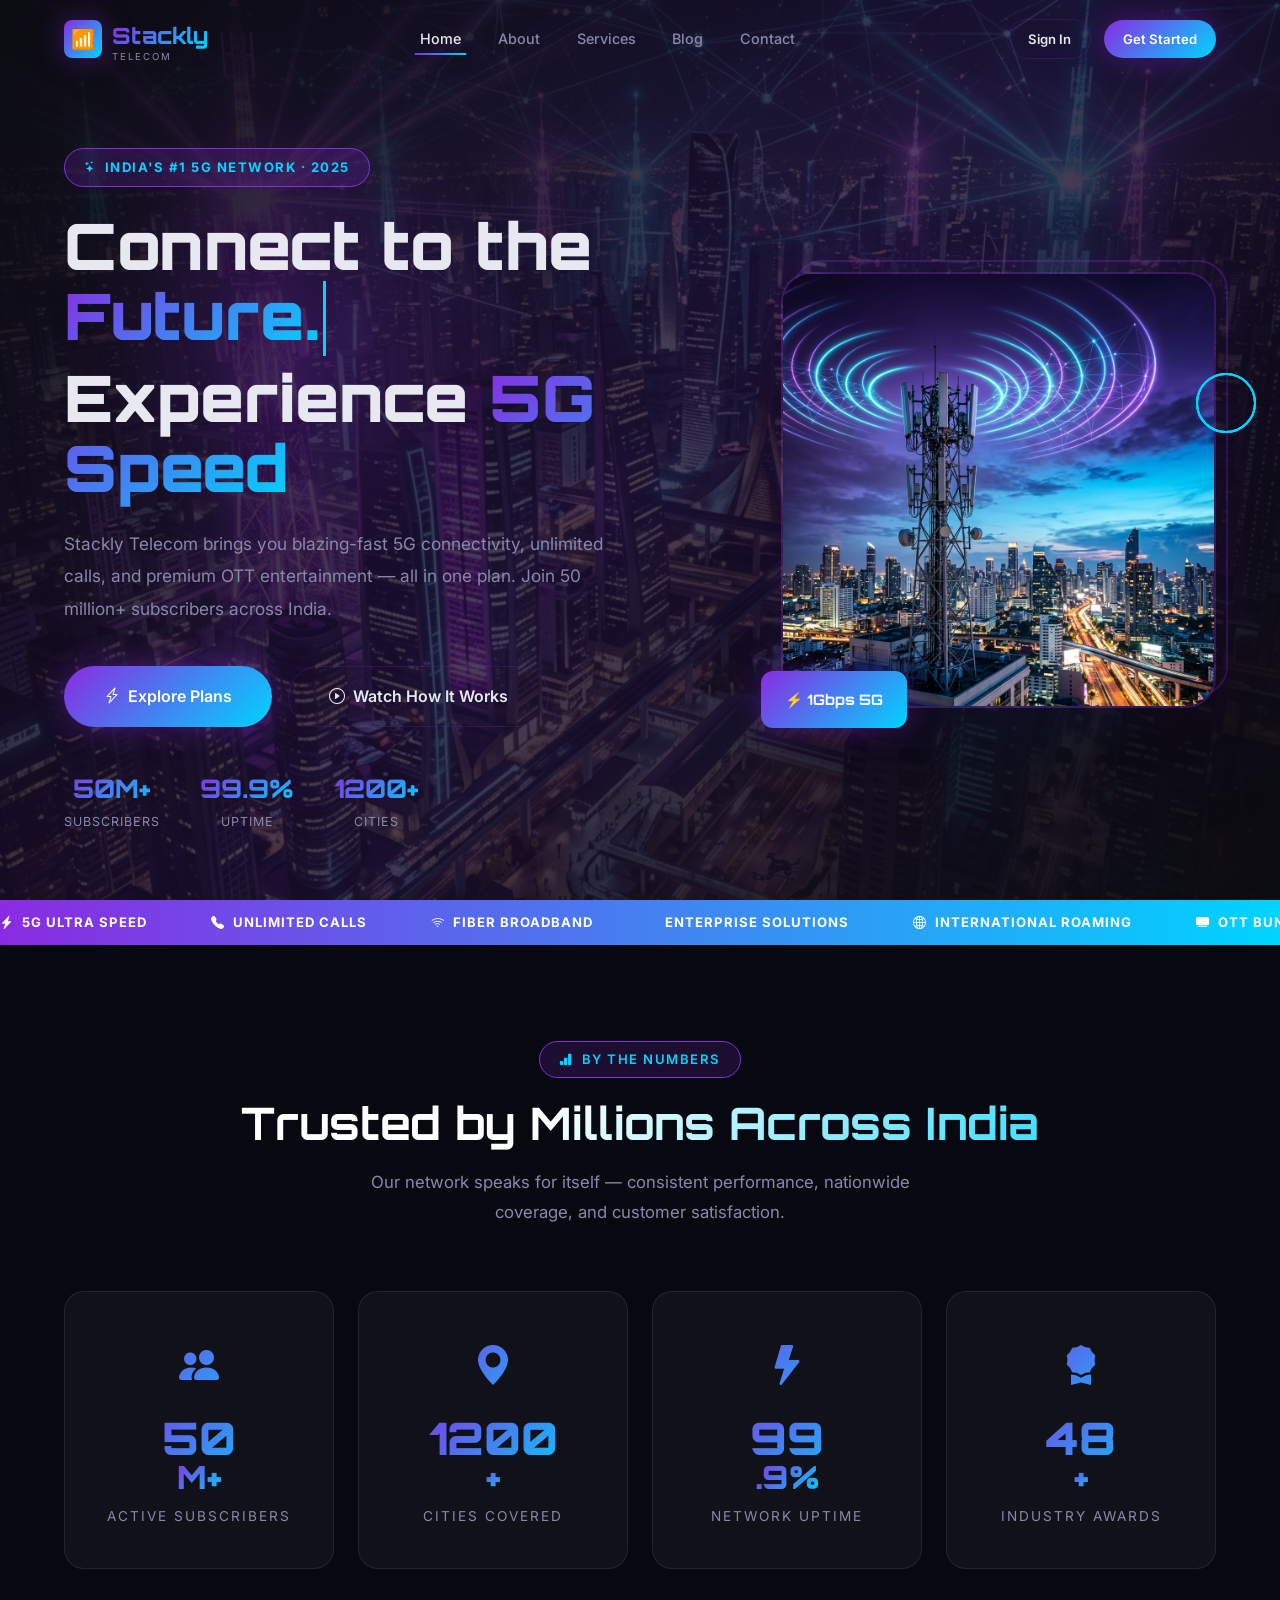
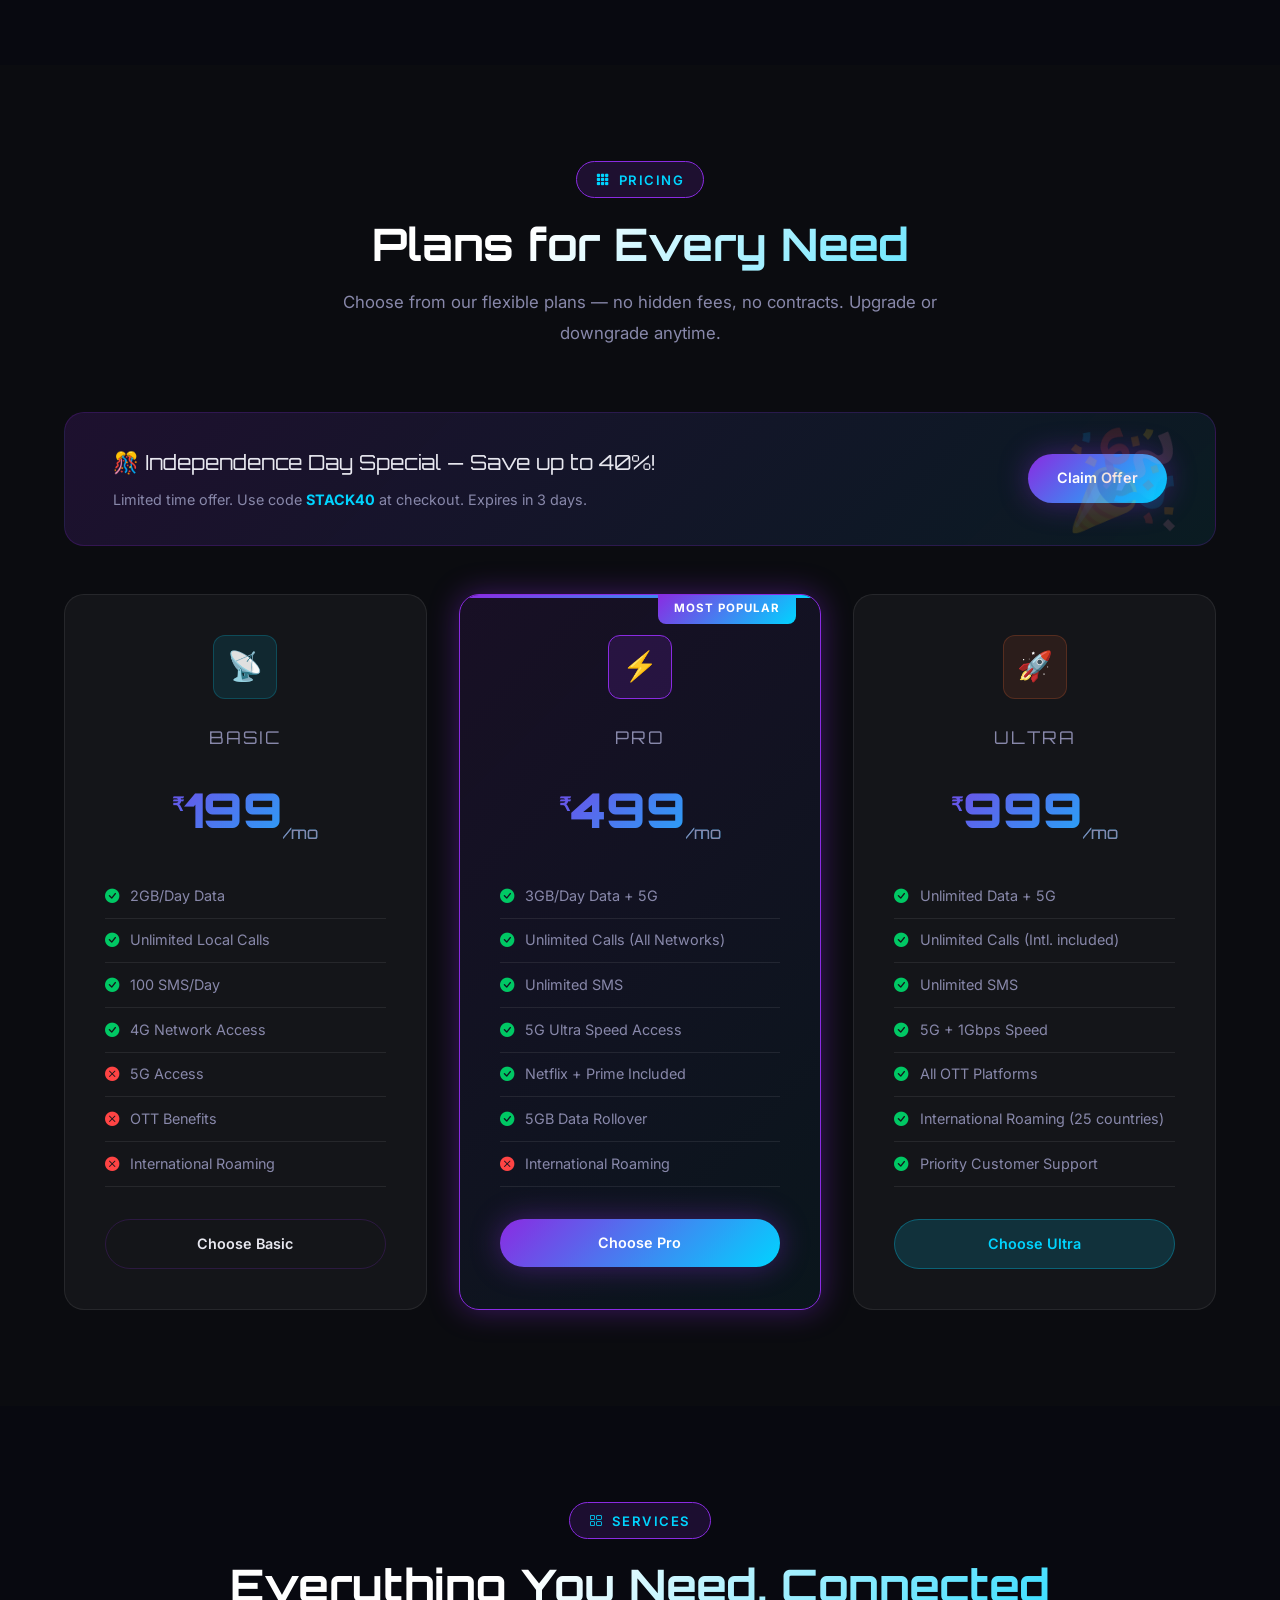
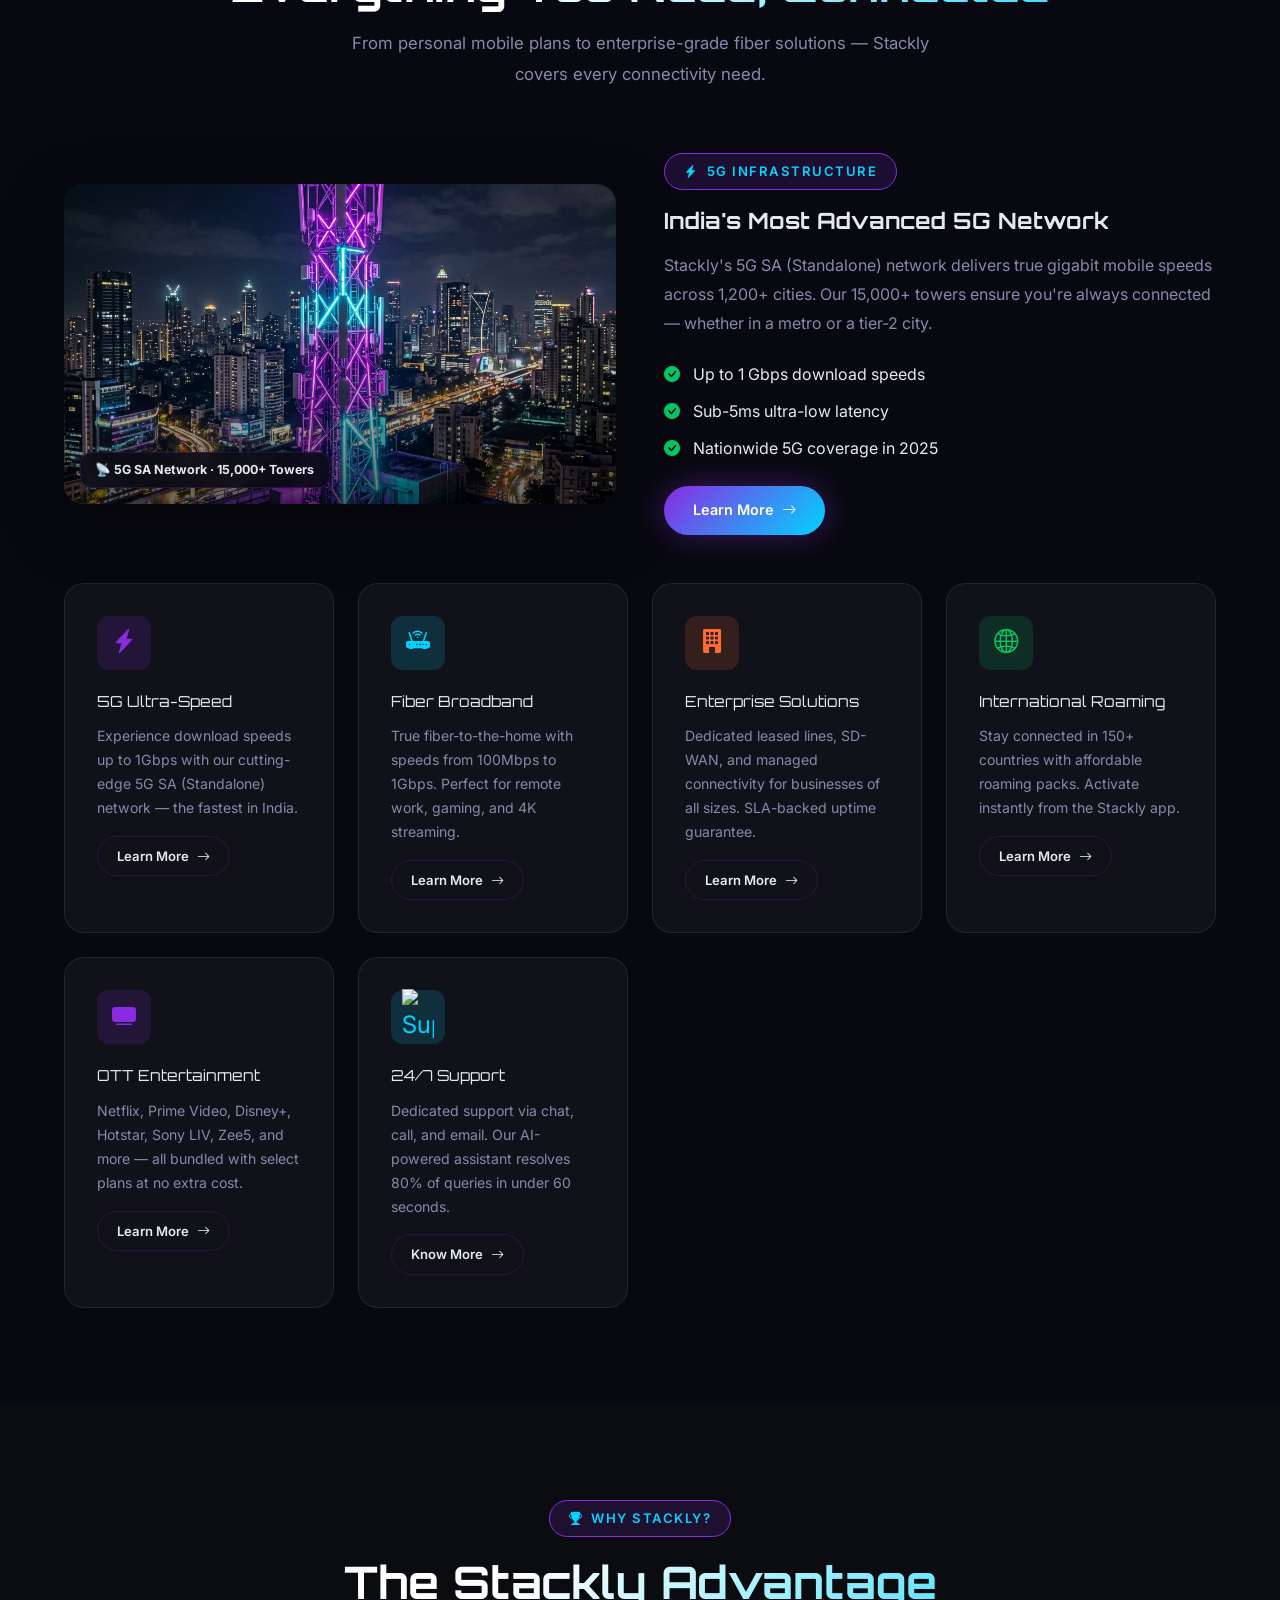
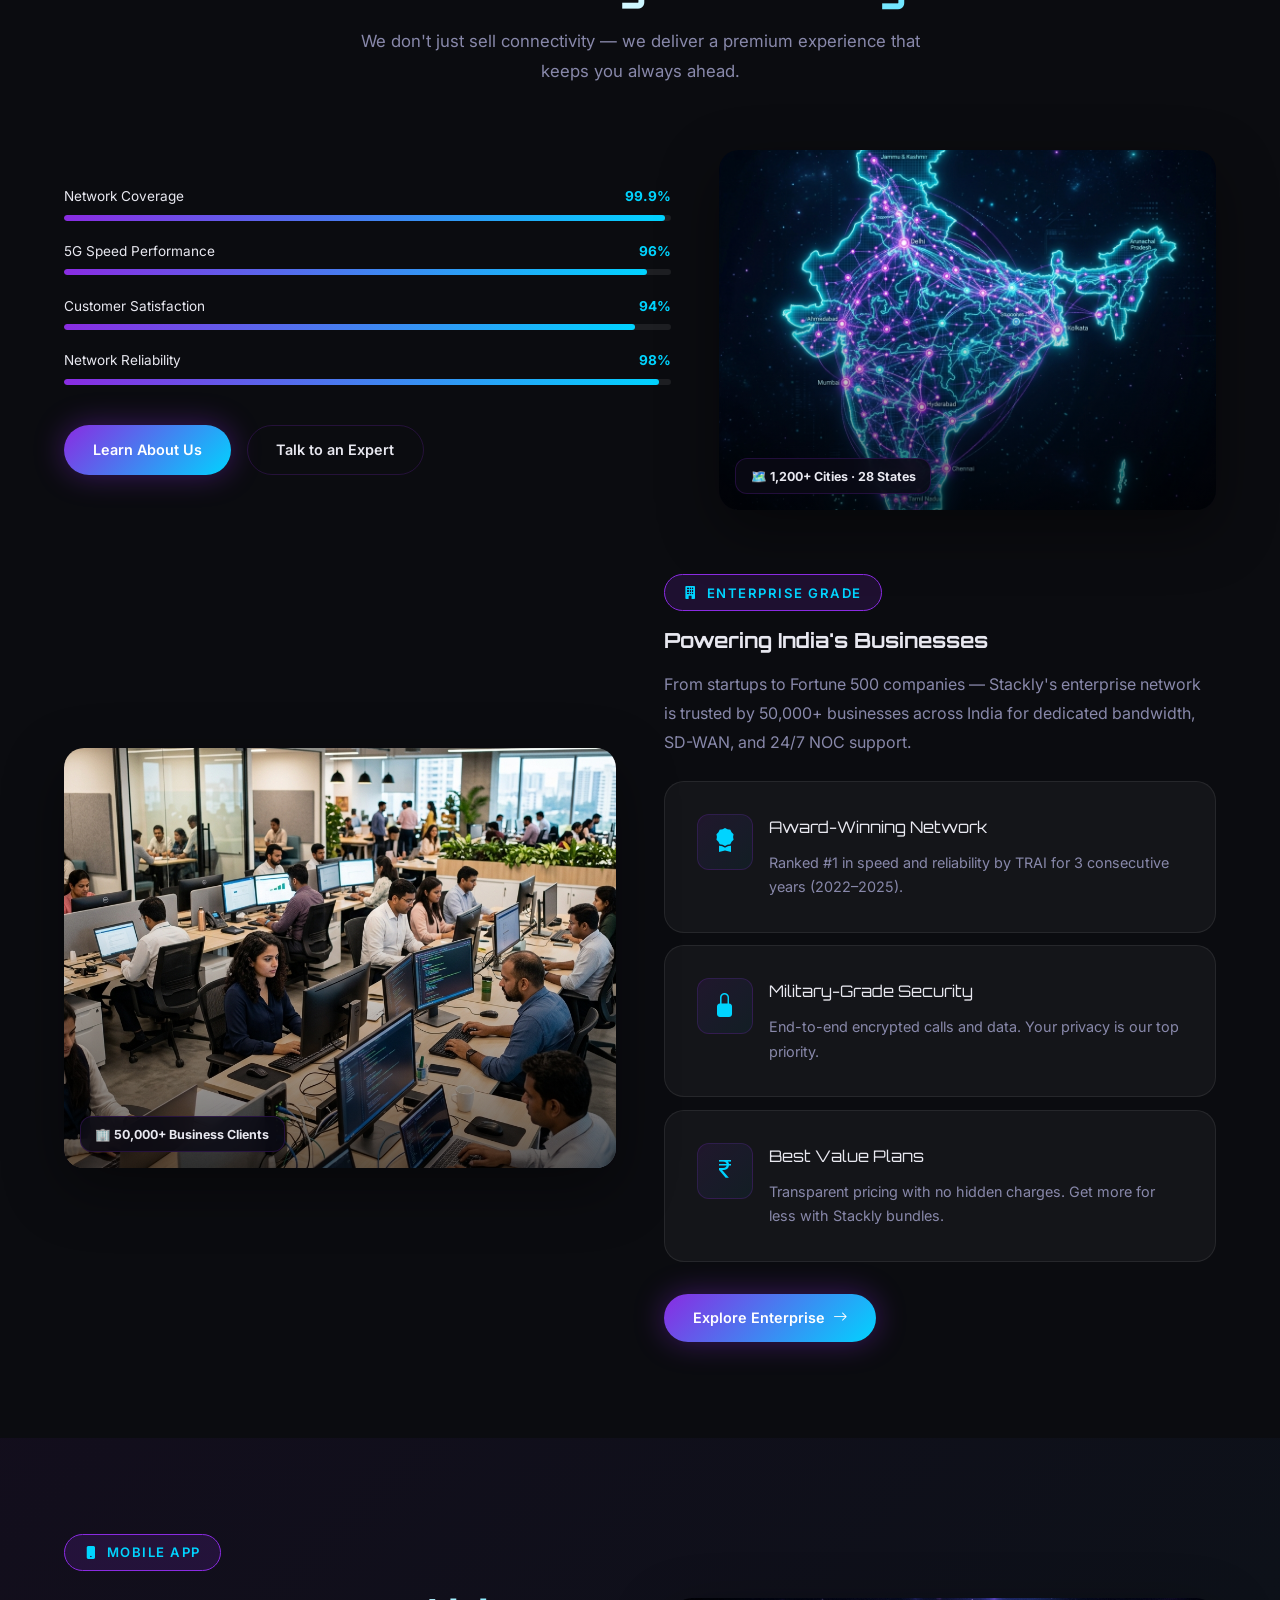
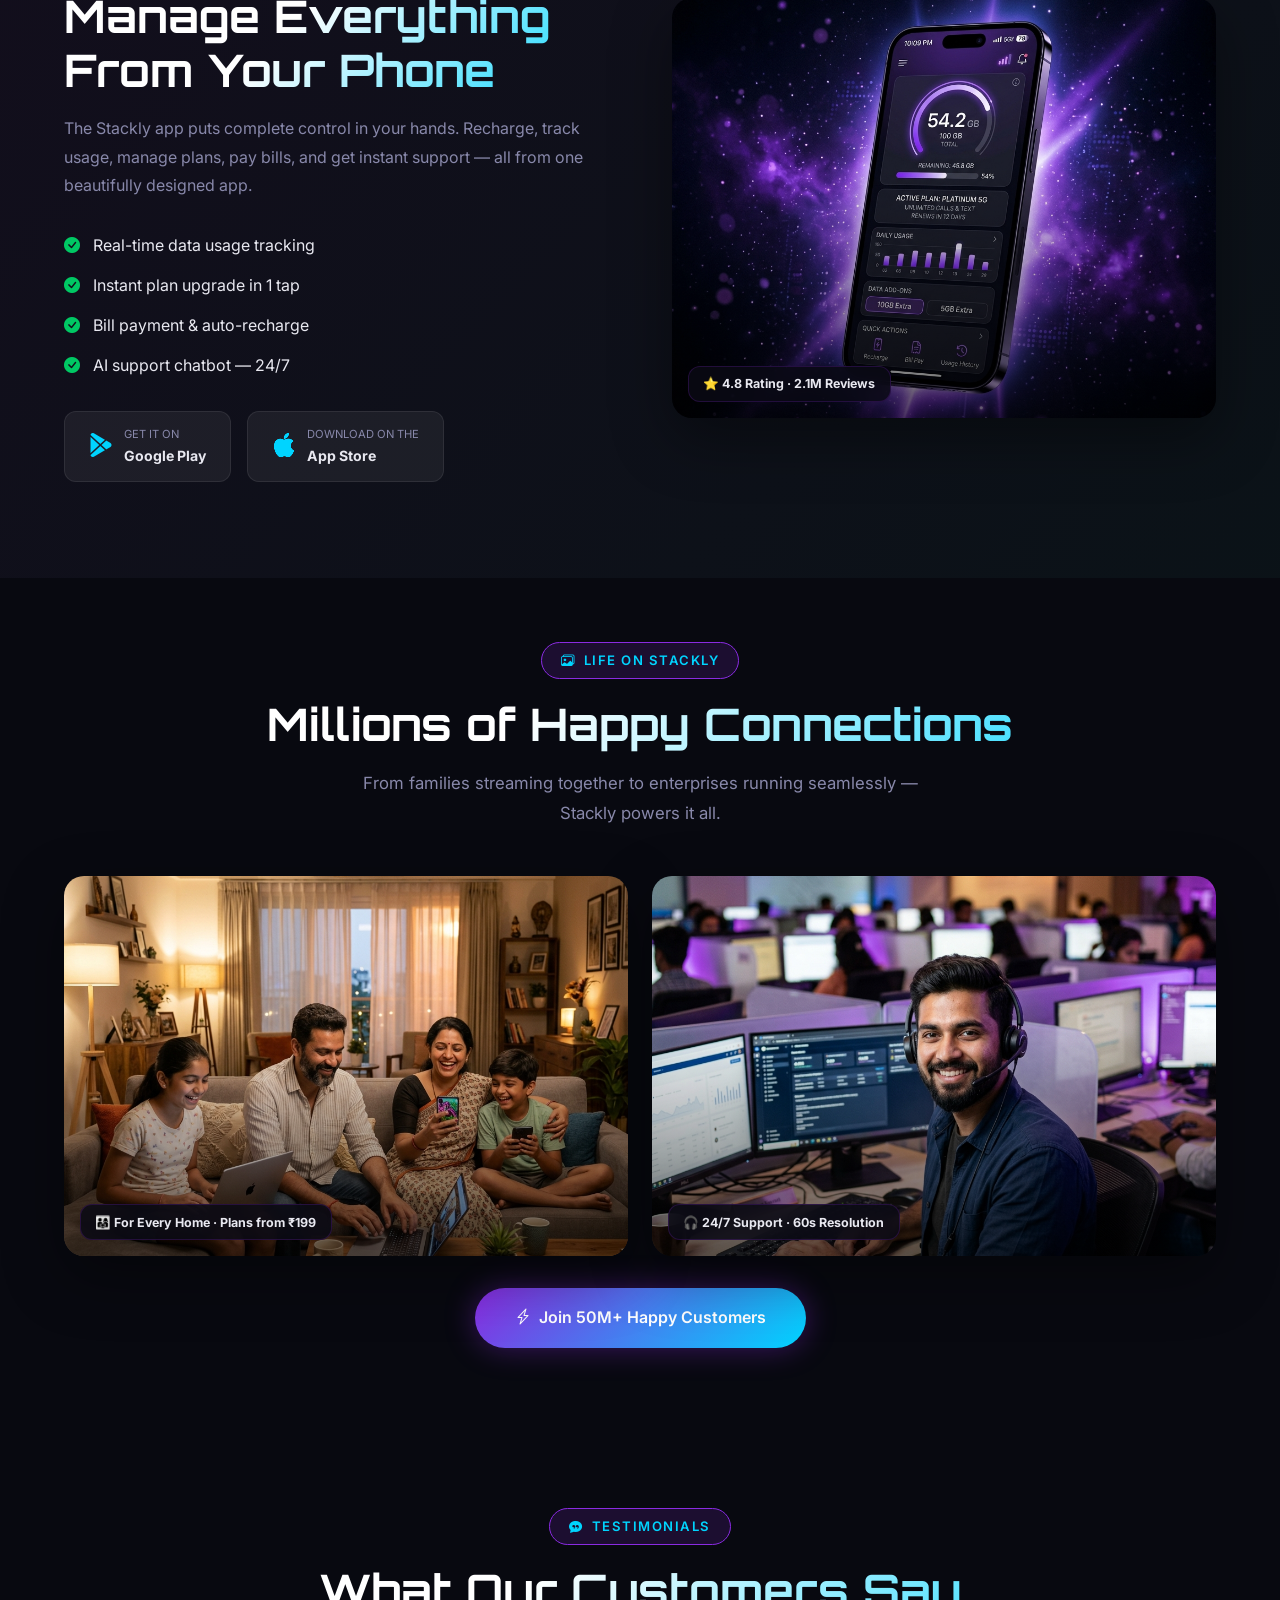
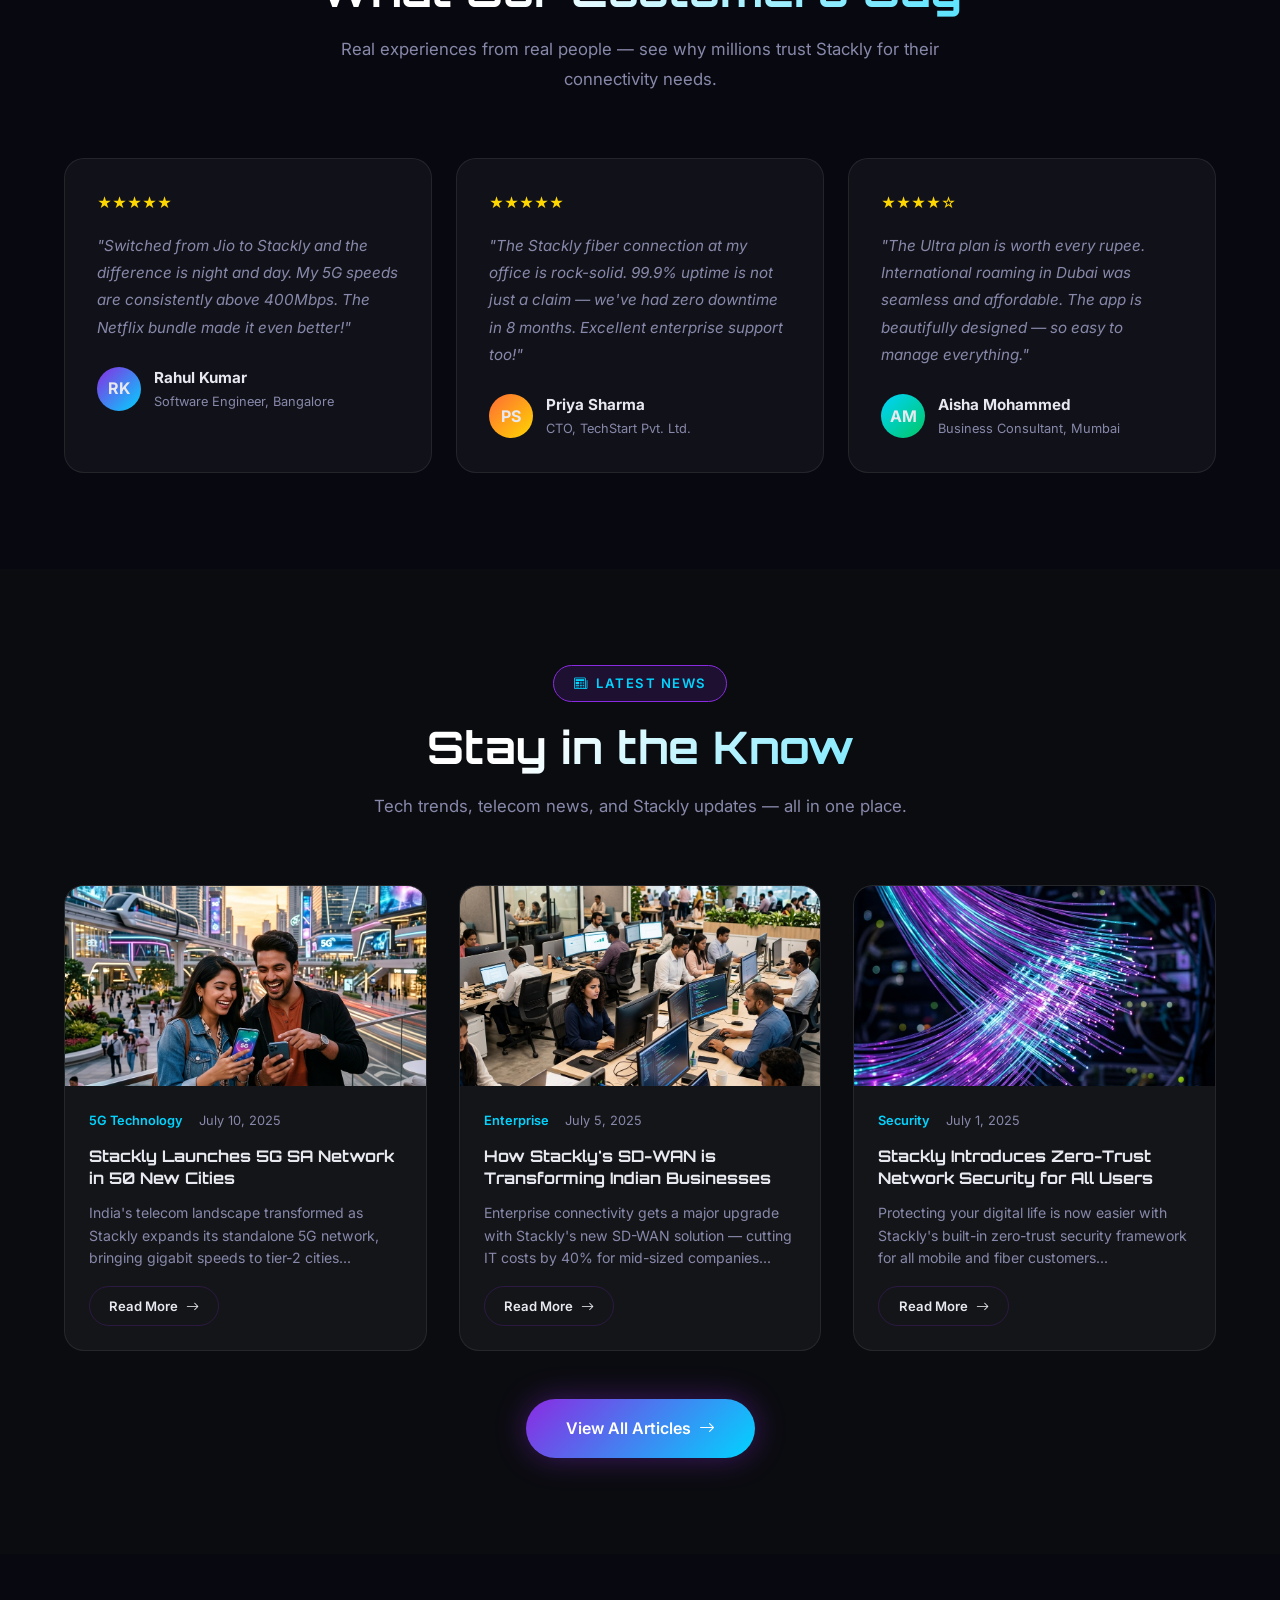
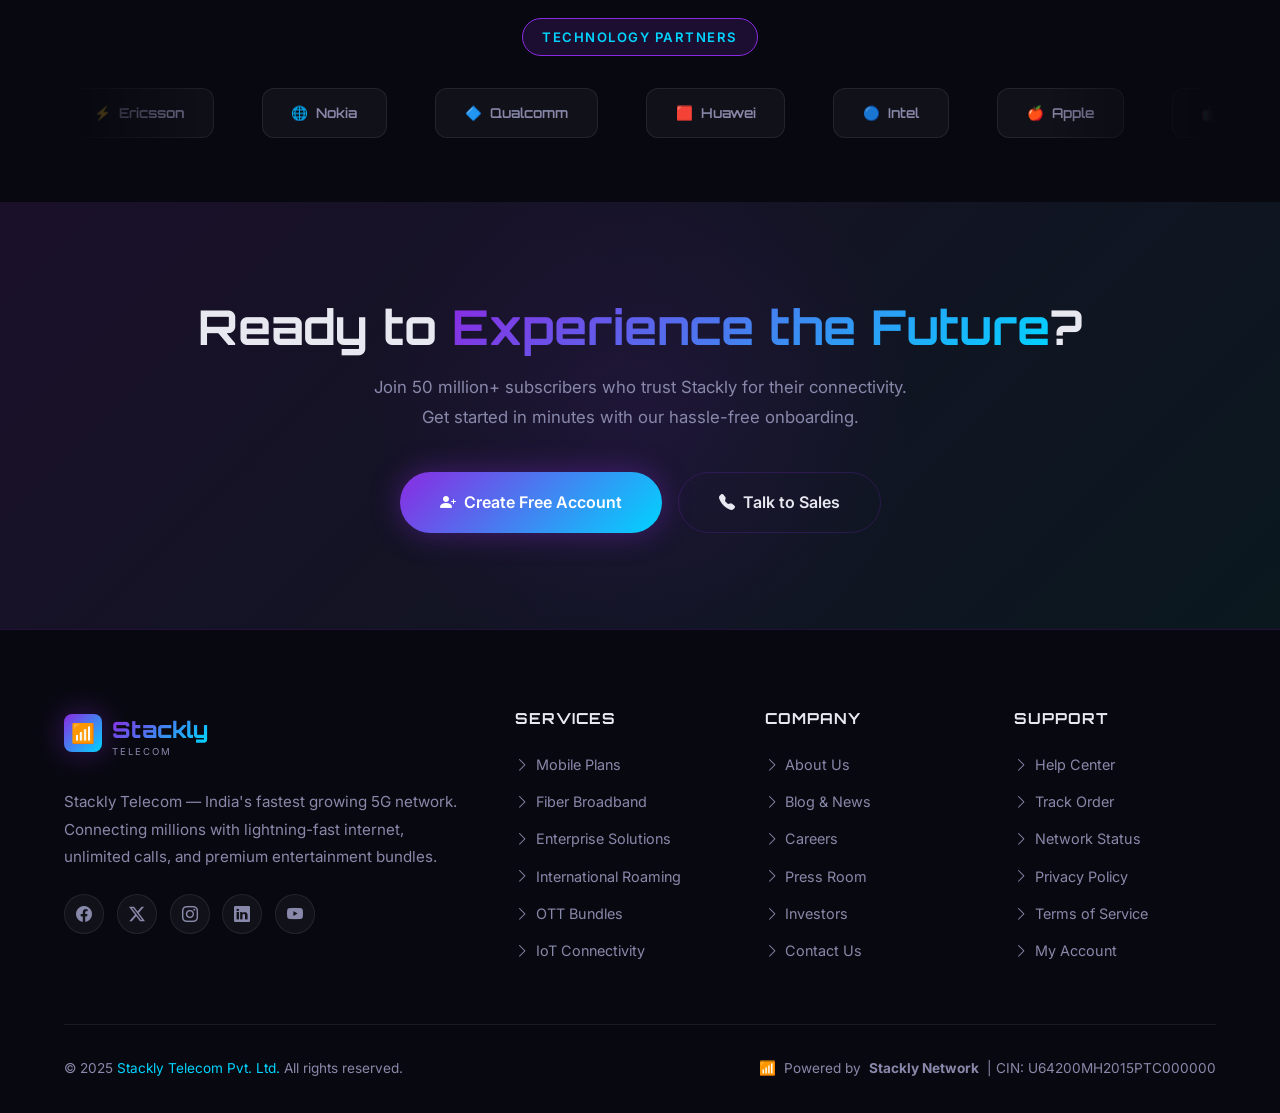
==== index.html @ 8428b81b "feat: Complete Stackly Telecom website - 12 pages, 10 images, dashboards, mobile view" ====
<!DOCTYPE html>
<html lang="en">
<head>
  <meta charset="UTF-8">
  <meta name="viewport" content="width=device-width, initial-scale=1.0">
  <meta name="description" content="Stackly Telecom — India's fastest growing 5G telecom provider. Blazing internet, unlimited calls, OTT bundles, and enterprise solutions at unbeatable prices.">
  <title>Stackly Telecom | India's #1 5G Network Provider</title>
  <link rel="preconnect" href="https://fonts.googleapis.com">
  <link href="https://fonts.googleapis.com/css2?family=Orbitron:wght@400;500;600;700;800;900&family=Inter:wght@300;400;500;600;700;800&display=swap" rel="stylesheet">
  <link href="https://cdn.jsdelivr.net/npm/bootstrap-icons@1.11.3/font/bootstrap-icons.css" rel="stylesheet">
  <link rel="stylesheet" href="style.css">
  <style>
    /* ===== HERO ===== */
    .hero {
      min-height: 100vh;
      display: flex;
      align-items: center;
      position: relative;
      overflow: hidden;
      padding-top: 80px;
    }
    .hero-bg {
      position: absolute;
      inset: 0;
      background: var(--bg-dark);
    }
    .hero-bg-img {
      position: absolute;
      inset: 0;
      width: 100%; height: 100%;
      object-fit: cover;
      opacity: 0.25;
    }
    .hero-overlay {
      position: absolute;
      inset: 0;
      background: linear-gradient(135deg, rgba(11,12,16,0.9) 0%, rgba(138,43,226,0.12) 50%, rgba(11,12,16,0.95) 100%);
    }
    .hero-orb-1 {
      position: absolute;
      top: 10%; left: 5%;
      width: 500px; height: 500px;
      background: radial-gradient(circle, rgba(138,43,226,0.18), transparent 65%);
      pointer-events: none;
      animation: float 8s ease-in-out infinite;
    }
    .hero-orb-2 {
      position: absolute;
      bottom: 10%; right: 5%;
      width: 400px; height: 400px;
      background: radial-gradient(circle, rgba(0,212,255,0.12), transparent 65%);
      pointer-events: none;
      animation: float 10s ease-in-out infinite reverse;
    }
    .hero-grid {
      display: grid;
      grid-template-columns: 1.2fr 0.8fr;
      gap: 4rem;
      align-items: center;
      position: relative;
      z-index: 2;
    }
    .hero-badge {
      display: inline-flex;
      align-items: center;
      gap: 0.5rem;
      padding: 0.45rem 1.2rem;
      background: rgba(138,43,226,0.18);
      border: 1px solid var(--primary);
      border-radius: 25px;
      color: var(--secondary);
      font-size: 0.82rem;
      font-weight: 700;
      letter-spacing: 1.5px;
      text-transform: uppercase;
      margin-bottom: 1.5rem;
      animation: glow-pulse 3s ease infinite;
    }
    .hero-badge i { font-size: 0.7rem; }
    .hero-title {
      font-family: 'Orbitron', sans-serif;
      font-size: clamp(2.2rem, 5vw, 4.2rem);
      line-height: 1.1;
      margin-bottom: 1.5rem;
      font-weight: 900;
    }
    .hero-title .gradient-text {
      background: var(--grad-primary);
      -webkit-background-clip: text;
      -webkit-text-fill-color: transparent;
      background-clip: text;
    }
    .hero-typed-wrap {
      display: block;
      height: 1.2em;
      overflow: hidden;
      margin-bottom: 0.3rem;
    }
    #typed-text {
      border-right: 3px solid var(--secondary);
      padding-right: 4px;
    }
    .hero-desc {
      font-size: 1.08rem;
      color: var(--text-muted);
      max-width: 540px;
      margin-bottom: 2.5rem;
      line-height: 1.9;
    }
    .hero-buttons {
      display: flex;
      gap: 1rem;
      flex-wrap: wrap;
    }
    .hero-image {
      position: relative;
      animation: float 7s ease-in-out infinite;
    }
    .hero-image img {
      width: 100%;
      border-radius: var(--radius-xl);
      border: 2px solid rgba(138,43,226,0.3);
      box-shadow: 0 30px 80px rgba(0,0,0,0.5), 0 0 60px rgba(138,43,226,0.15);
    }
    .hero-image::before {
      content: '';
      position: absolute;
      top: -12px; right: -12px;
      width: 100%; height: 100%;
      border: 2px solid var(--primary);
      border-radius: var(--radius-xl);
      z-index: -1;
      opacity: 0.3;
    }
    .hero-floating-badge {
      position: absolute;
      bottom: -20px;
      left: -20px;
      background: linear-gradient(135deg, var(--primary), var(--secondary));
      color: #fff;
      padding: 1rem 1.5rem;
      border-radius: var(--radius);
      font-family: 'Orbitron', sans-serif;
      font-weight: 700;
      font-size: 0.9rem;
      box-shadow: var(--glow-purple);
      animation: float 5s ease-in-out infinite;
    }
    .hero-pulse-rings {
      position: absolute;
      top: 30%;
      right: -10px;
    }
    .pulse-ring {
      position: absolute;
      width: 60px; height: 60px;
      border: 2px solid var(--secondary);
      border-radius: 50%;
      top: 50%; left: 50%;
      transform: translate(-50%, -50%);
      animation: pulse-ring 2.5s ease-out infinite;
    }
    .pulse-ring:nth-child(2) { animation-delay: 0.8s; }
    .pulse-ring:nth-child(3) { animation-delay: 1.6s; }
    .hero-stats {
      display: flex;
      gap: 2.5rem;
      margin-top: 2.5rem;
    }
    .hero-stat { text-align: center; }
    .hero-stat-num {
      font-family: 'Orbitron', sans-serif;
      font-size: 1.6rem;
      font-weight: 800;
      background: var(--grad-primary);
      -webkit-background-clip: text;
      -webkit-text-fill-color: transparent;
      background-clip: text;
    }
    .hero-stat-label { font-size: 0.78rem; color: var(--text-muted); text-transform: uppercase; letter-spacing: 1px; }

    /* ===== SECTIONS HELPERS ===== */
    .text-center { text-align: center; }
    .mb-0 { margin-bottom: 0 !important; }
    .fw-600 { font-weight: 600; }

    /* ===== NETWORK STRIP ===== */
    .network-strip {
      background: linear-gradient(90deg, var(--primary), var(--secondary));
      padding: 0.7rem 0;
      overflow: hidden;
    }
    .network-strip-track {
      display: flex;
      gap: 4rem;
      animation: marquee 20s linear infinite;
      width: max-content;
    }
    .network-strip-item {
      display: flex;
      align-items: center;
      gap: 0.5rem;
      color: #fff;
      font-size: 0.82rem;
      font-weight: 700;
      letter-spacing: 1px;
      text-transform: uppercase;
      white-space: nowrap;
    }

    /* ===== WHY CHOOSE ===== */
    .why-choose-grid {
      display: grid;
      grid-template-columns: repeat(auto-fit, minmax(260px, 1fr));
      gap: 1.5rem;
    }
    .why-card {
      background: var(--bg-card);
      border: 1px solid var(--border-light);
      border-radius: var(--radius-lg);
      padding: 2rem;
      transition: var(--transition);
      position: relative;
      overflow: hidden;
    }
    .why-card::after {
      content: '';
      position: absolute;
      bottom: 0; left: 0; right: 0;
      height: 2px;
      background: var(--grad-primary);
      transform: scaleX(0);
      transition: var(--transition);
    }
    .why-card:hover::after { transform: scaleX(1); }
    .why-card:hover { border-color: var(--primary); transform: translateY(-4px); box-shadow: var(--glow-card); }
    .why-icon {
      width: 54px; height: 54px;
      border-radius: var(--radius);
      display: flex; align-items: center; justify-content: center;
      font-size: 1.5rem;
      margin-bottom: 1.2rem;
    }
    .why-title { font-family: 'Orbitron', sans-serif; font-size: 0.95rem; margin-bottom: 0.6rem; }
    .why-desc { font-size: 0.88rem; color: var(--text-muted); line-height: 1.7; }

    /* ===== APP SECTION ===== */
    .app-section {
      padding: 6rem 0;
      position: relative;
      overflow: hidden;
      background: linear-gradient(135deg, rgba(138,43,226,0.06), rgba(0,212,255,0.03));
    }
    .app-grid {
      display: grid;
      grid-template-columns: 1fr 1fr;
      gap: 4rem;
      align-items: center;
    }
    .app-mockup {
      position: relative;
      text-align: center;
      animation: float 6s ease-in-out infinite;
    }
    .app-mockup-img {
      max-width: 280px;
      margin: 0 auto;
      background: linear-gradient(135deg, rgba(138,43,226,0.15), rgba(0,212,255,0.08));
      border-radius: 30px;
      border: 2px solid rgba(138,43,226,0.3);
      padding: 2rem;
      box-shadow: 0 30px 80px rgba(0,0,0,0.4), 0 0 60px rgba(138,43,226,0.15);
      display: flex;
      align-items: center;
      justify-content: center;
      min-height: 380px;
      flex-direction: column;
      gap: 1rem;
    }
    .app-screen-icon { font-size: 5rem; }
    .app-store-btns {
      display: flex;
      gap: 1rem;
      flex-wrap: wrap;
      margin-top: 2rem;
    }
    .store-btn {
      display: flex;
      align-items: center;
      gap: 0.7rem;
      padding: 0.8rem 1.5rem;
      background: rgba(255,255,255,0.06);
      border: 1px solid var(--border-light);
      border-radius: var(--radius);
      color: var(--text);
      font-size: 0.88rem;
      transition: var(--transition);
      cursor: pointer;
    }
    .store-btn:hover { border-color: var(--primary); background: rgba(138,43,226,0.1); }
    .store-btn i { font-size: 1.5rem; color: var(--secondary); }
    .store-btn-text { text-align: left; }
    .store-btn-sub { font-size: 0.7rem; color: var(--text-muted); }
    .store-btn-name { font-weight: 700; }

    /* ===== TESTIMONIALS CAROUSEL ===== */
    .testimonials-section { padding: 6rem 0; background: var(--bg-dark); }
    .testimonials-carousel {
      display: grid;
      grid-template-columns: repeat(3, 1fr);
      gap: 1.5rem;
    }

    /* ===== BLOG SECTION ===== */
    .blog-section { padding: 6rem 0; }
    .blog-grid {
      display: grid;
      grid-template-columns: repeat(3, 1fr);
      gap: 2rem;
    }

    /* ===== PARTNERS ===== */
    .partners-section { padding: 4rem 0; background: var(--bg-dark); }
    .partners-section .section-tag { display: block; text-align: center; margin-bottom: 2rem; width: fit-content; margin-left: auto; margin-right: auto; }

    /* ===== OFFERS SECTION ===== */
    .offer-banner {
      background: linear-gradient(135deg, rgba(138,43,226,0.15), rgba(0,212,255,0.08));
      border: 1px solid var(--border);
      border-radius: var(--radius-lg);
      padding: 2rem 3rem;
      display: flex;
      align-items: center;
      justify-content: space-between;
      gap: 2rem;
      flex-wrap: wrap;
      margin-bottom: 3rem;
      position: relative;
      overflow: hidden;
    }
    .offer-banner::before {
      content: '🎉';
      font-size: 6rem;
      position: absolute;
      right: 2rem;
      top: 50%;
      transform: translateY(-50%);
      opacity: 0.15;
    }
    .offer-title {
      font-family: 'Orbitron', sans-serif;
      font-size: 1.3rem;
      margin-bottom: 0.5rem;
    }
    .offer-desc { font-size: 0.9rem; color: var(--text-muted); }

    /* ===== CTA SECTION ===== */
    .cta-section {
      padding: 6rem 0;
      background: linear-gradient(135deg, rgba(138,43,226,0.12), rgba(0,212,255,0.06));
      position: relative;
      overflow: hidden;
      text-align: center;
    }
    .cta-section::before {
      content: '';
      position: absolute;
      top: 50%; left: 50%;
      width: 600px; height: 600px;
      background: radial-gradient(circle, rgba(138,43,226,0.1), transparent 65%);
      transform: translate(-50%, -50%);
    }
    .cta-title {
      font-family: 'Orbitron', sans-serif;
      font-size: clamp(1.8rem, 4vw, 3rem);
      margin-bottom: 1rem;
    }
    .cta-desc { color: var(--text-muted); max-width: 550px; margin: 0 auto 2.5rem; font-size: 1.05rem; line-height: 1.8; }
    .cta-buttons { display: flex; gap: 1rem; justify-content: center; flex-wrap: wrap; }

    @media (max-width: 900px) {
      .hero-grid { grid-template-columns: 1fr; text-align: center; }
      .hero-desc { margin: 0 auto 2.5rem; }
      .hero-buttons { justify-content: center; }
      .hero-stats { justify-content: center; }
      .hero-image { display: none; }
      .testimonials-carousel { grid-template-columns: 1fr; }
      .blog-grid { grid-template-columns: 1fr; }
      .app-grid { grid-template-columns: 1fr; }
      .coverage-strip-grid { grid-template-columns: 1fr; }
      .network-visual-grid { grid-template-columns: 1fr; gap: 2rem; }
      .img-feature-grid { grid-template-columns: 1fr; gap: 2rem; }
      .photo-strip-grid { grid-template-columns: 1fr !important; }
      .img-feature-grid.reverse { direction: ltr; }
    }
    @media (max-width: 600px) {
      .offer-banner { padding: 1.5rem; }
      .hero-stats { gap: 1.5rem; }
      .coverage-img-box { height: 220px !important; }
      .blog-card .blog-img img { height: 160px; }
      .img-section-img { height: 220px !important; }
    }

    /* ===== IMAGE STYLES ===== */
    .section-img {
      width: 100%;
      border-radius: var(--radius-lg);
      object-fit: cover;
      display: block;
    }
    .img-overlay-card {
      position: relative;
      border-radius: var(--radius-lg);
      overflow: hidden;
      box-shadow: 0 20px 60px rgba(0,0,0,0.4);
    }
    .img-overlay-card img {
      width: 100%; height: 100%;
      object-fit: cover;
      display: block;
      transition: transform 0.5s ease;
    }
    .img-overlay-card:hover img { transform: scale(1.04); }
    .img-overlay-card::after {
      content: '';
      position: absolute;
      inset: 0;
      background: linear-gradient(to top, rgba(0,0,0,0.6) 0%, transparent 60%);
    }
    .img-overlay-badge {
      position: absolute;
      bottom: 1rem; left: 1rem;
      z-index: 2;
      background: rgba(10,10,20,0.85);
      backdrop-filter: blur(10px);
      border: 1px solid var(--border);
      border-radius: var(--radius);
      padding: 0.4rem 0.9rem;
      font-size: 0.78rem;
      font-weight: 700;
    }
    .img-feature-grid {
      display: grid;
      grid-template-columns: 1fr 1fr;
      gap: 3rem;
      align-items: center;
    }
    .img-feature-grid.reverse { direction: rtl; }
    .img-feature-grid.reverse > * { direction: ltr; }
    .network-visual-grid {
      display: grid;
      grid-template-columns: 1.1fr 0.9fr;
      gap: 3rem;
      align-items: center;
    }
    .img-section-img {
      width: 100%;
      height: 360px;
      object-fit: cover;
      border-radius: var(--radius-xl);
      display: block;
      box-shadow: 0 20px 60px rgba(0,0,0,0.4), 0 0 0 1px var(--border-light);
    }
    .blog-card .blog-img img {
      width: 100%;
      height: 200px;
      object-fit: cover;
      display: block;
    }
    .blog-card .blog-img {
      display: block;
      overflow: hidden;
    }
  </style>
</head>
<body>

<!-- ===== NAVBAR ===== -->
<nav class="navbar" id="navbar">
  <div class="nav-container">
    <a href="index.html" class="nav-logo">
      <div class="logo-icon">📶</div>
      <div>
        <span class="logo-text">Stackly</span>
        <span class="logo-sub">Telecom</span>
      </div>
    </a>
    <ul class="nav-links">
      <li><a href="index.html" class="active">Home</a></li>
      <li><a href="about.html">About</a></li>
      <li><a href="services.html">Services</a></li>
      <li><a href="blog.html">Blog</a></li>
      <li><a href="contact.html">Contact</a></li>
    </ul>
    <div class="nav-cta">
      <a href="login.html" class="btn btn-outline btn-sm">Sign In</a>
      <a href="register.html" class="btn btn-primary btn-sm">Get Started</a>
    </div>
    <button class="nav-hamburger" id="hamburger" aria-label="Toggle menu">
      <span></span><span></span><span></span>
    </button>
  </div>
</nav>

<!-- Mobile Menu -->
<div class="mobile-menu" id="mobile-menu">
  <button class="mobile-menu-close" id="menu-close"><i class="bi bi-x"></i></button>
  <a href="index.html">Home</a>
  <a href="about.html">About</a>
  <a href="services.html">Services</a>
  <a href="blog.html">Blog</a>
  <a href="contact.html">Contact</a>
  <a href="login.html" class="btn btn-outline">Sign In</a>
  <a href="register.html" class="btn btn-primary">Get Started</a>
</div>

<!-- ===== SECTION 1: HERO ===== -->
<section class="hero">
  <div class="hero-bg">
    <img class="hero-bg-img" src="images/hero-bg.webp" alt="5G Network" onerror="this.style.display='none'">
    <div class="hero-overlay"></div>
    <div class="hero-orb-1"></div>
    <div class="hero-orb-2"></div>
  </div>
  <div class="container">
    <div class="hero-grid">
      <div class="hero-content">
        <div class="hero-badge"><i class="bi bi-stars"></i> India's #1 5G Network · 2025</div>
        <h1 class="hero-title">
          Connect to the
          <span class="hero-typed-wrap">
            <span class="gradient-text" id="typed-text">Future.</span>
          </span>
          Experience <span class="gradient-text">5G Speed</span>
        </h1>
        <p class="hero-desc">
          Stackly Telecom brings you blazing-fast 5G connectivity, unlimited calls, and premium OTT entertainment — all in one plan. Join 50 million+ subscribers across India.
        </p>
        <div class="hero-buttons">
          <a href="services.html" class="btn btn-primary btn-lg"><i class="bi bi-lightning-charge"></i> Explore Plans</a>
          <a href="404.html" class="btn btn-outline btn-lg"><i class="bi bi-play-circle"></i> Watch How It Works</a>
        </div>
        <div class="hero-stats">
          <div class="hero-stat">
            <div class="hero-stat-num">50M+</div>
            <div class="hero-stat-label">Subscribers</div>
          </div>
          <div class="hero-stat">
            <div class="hero-stat-num">99.9%</div>
            <div class="hero-stat-label">Uptime</div>
          </div>
          <div class="hero-stat">
            <div class="hero-stat-num">1200+</div>
            <div class="hero-stat-label">Cities</div>
          </div>
        </div>
      </div>
      <div class="hero-image reveal-right">
        <img src="images/hero-phone.webp" alt="Stackly Mobile App" onerror="this.src=''; this.parentElement.innerHTML='<div style=\'width:100%;height:380px;background:linear-gradient(135deg,rgba(138,43,226,0.2),rgba(0,212,255,0.1));border-radius:20px;border:2px solid rgba(138,43,226,0.3);display:flex;align-items:center;justify-content:center;flex-direction:column;gap:1rem\'><span style=\'font-size:6rem\'>📱</span><span style=\'font-family:Orbitron,sans-serif;color:#00D4FF\'>Stackly App</span></div>'">
        <div class="hero-floating-badge">⚡ 1Gbps 5G</div>
        <div class="hero-pulse-rings">
          <div class="pulse-ring"></div>
          <div class="pulse-ring"></div>
          <div class="pulse-ring"></div>
        </div>
      </div>
    </div>
  </div>
</section>

<!-- ===== NETWORK STRIP ===== -->
<div class="network-strip">
  <div class="network-strip-track">
    <span class="network-strip-item"><i class="bi bi-lightning-charge-fill"></i> 5G Ultra Speed</span>
    <span class="network-strip-item"><i class="bi bi-telephone-fill"></i> Unlimited Calls</span>
    <span class="network-strip-item"><i class="bi bi-wifi"></i> Fiber Broadband</span>
    <span class="network-strip-item"><i class="bi bi-shield-check-fill"></i> Enterprise Solutions</span>
    <span class="network-strip-item"><i class="bi bi-globe2"></i> International Roaming</span>
    <span class="network-strip-item"><i class="bi bi-tv-fill"></i> OTT Bundles</span>
    <span class="network-strip-item"><i class="bi bi-lightning-charge-fill"></i> 5G Ultra Speed</span>
    <span class="network-strip-item"><i class="bi bi-telephone-fill"></i> Unlimited Calls</span>
    <span class="network-strip-item"><i class="bi bi-wifi"></i> Fiber Broadband</span>
    <span class="network-strip-item"><i class="bi bi-shield-check-fill"></i> Enterprise Solutions</span>
    <span class="network-strip-item"><i class="bi bi-globe2"></i> International Roaming</span>
    <span class="network-strip-item"><i class="bi bi-tv-fill"></i> OTT Bundles</span>
  </div>
</div>

<!-- ===== SECTION 2: STATS ===== -->
<section class="section section-alt">
  <div class="container">
    <div class="section-header reveal">
      <div class="section-tag"><i class="bi bi-bar-chart-fill"></i> By the Numbers</div>
      <h2 class="section-title">Trusted by Millions Across India</h2>
      <p class="section-subtitle">Our network speaks for itself — consistent performance, nationwide coverage, and customer satisfaction.</p>
    </div>
    <div class="grid-4 reveal">
      <div class="stat-card">
        <div class="stat-icon"><i class="bi bi-people-fill"></i></div>
        <div class="stat-number" data-target="50">0</div><span class="stat-number" style="font-size:2rem">M+</span>
        <div class="stat-label">Active Subscribers</div>
      </div>
      <div class="stat-card">
        <div class="stat-icon"><i class="bi bi-geo-alt-fill"></i></div>
        <div class="stat-number" data-target="1200">0</div><span class="stat-number" style="font-size:2rem">+</span>
        <div class="stat-label">Cities Covered</div>
      </div>
      <div class="stat-card">
        <div class="stat-icon"><i class="bi bi-lightning-fill"></i></div>
        <div class="stat-number" data-target="99">0</div><span class="stat-number" style="font-size:2rem">.9%</span>
        <div class="stat-label">Network Uptime</div>
      </div>
      <div class="stat-card">
        <div class="stat-icon"><i class="bi bi-award-fill"></i></div>
        <div class="stat-number" data-target="48">0</div><span class="stat-number" style="font-size:2rem">+</span>
        <div class="stat-label">Industry Awards</div>
      </div>
    </div>
  </div>
</section>

<!-- ===== SECTION 3: PLANS ===== -->
<section class="section" id="plans">
  <div class="container">
    <div class="section-header reveal">
      <div class="section-tag"><i class="bi bi-grid-3x3-gap-fill"></i> Pricing</div>
      <h2 class="section-title">Plans for Every Need</h2>
      <p class="section-subtitle">Choose from our flexible plans — no hidden fees, no contracts. Upgrade or downgrade anytime.</p>
    </div>

    <!-- Special Offer Banner -->
    <div class="offer-banner reveal">
      <div>
        <div class="offer-title">🎊 Independence Day Special — Save up to 40%!</div>
        <div class="offer-desc">Limited time offer. Use code <strong style="color:var(--secondary)">STACK40</strong> at checkout. Expires in 3 days.</div>
      </div>
      <a href="404.html" class="btn btn-primary">Claim Offer</a>
    </div>

    <div class="grid-3 reveal">
      <!-- Basic -->
      <div class="plan-card">
        <div class="plan-icon" style="background:rgba(0,212,255,0.1);border-color:rgba(0,212,255,0.2);"><span>📡</span></div>
        <div class="plan-name">Basic</div>
        <div class="plan-price"><sup>₹</sup>199<sub>/mo</sub></div>
        <ul class="plan-features">
          <li><i class="bi bi-check-circle-fill check"></i> 2GB/Day Data</li>
          <li><i class="bi bi-check-circle-fill check"></i> Unlimited Local Calls</li>
          <li><i class="bi bi-check-circle-fill check"></i> 100 SMS/Day</li>
          <li><i class="bi bi-check-circle-fill check"></i> 4G Network Access</li>
          <li><i class="bi bi-x-circle-fill cross"></i> 5G Access</li>
          <li><i class="bi bi-x-circle-fill cross"></i> OTT Benefits</li>
          <li><i class="bi bi-x-circle-fill cross"></i> International Roaming</li>
        </ul>
        <a href="register.html" class="btn btn-outline" style="width:100%;justify-content:center;">Choose Basic</a>
      </div>

      <!-- Pro (Featured) -->
      <div class="plan-card featured">
        <div class="plan-popular">Most Popular</div>
        <div class="plan-icon" style="background:rgba(138,43,226,0.15);border-color:var(--primary);"><span>⚡</span></div>
        <div class="plan-name">Pro</div>
        <div class="plan-price"><sup>₹</sup>499<sub>/mo</sub></div>
        <ul class="plan-features">
          <li><i class="bi bi-check-circle-fill check"></i> 3GB/Day Data + 5G</li>
          <li><i class="bi bi-check-circle-fill check"></i> Unlimited Calls (All Networks)</li>
          <li><i class="bi bi-check-circle-fill check"></i> Unlimited SMS</li>
          <li><i class="bi bi-check-circle-fill check"></i> 5G Ultra Speed Access</li>
          <li><i class="bi bi-check-circle-fill check"></i> Netflix + Prime Included</li>
          <li><i class="bi bi-check-circle-fill check"></i> 5GB Data Rollover</li>
          <li><i class="bi bi-x-circle-fill cross"></i> International Roaming</li>
        </ul>
        <a href="register.html" class="btn btn-primary" style="width:100%;justify-content:center;">Choose Pro</a>
      </div>

      <!-- Ultra -->
      <div class="plan-card">
        <div class="plan-icon" style="background:rgba(255,107,53,0.1);border-color:rgba(255,107,53,0.2);"><span>🚀</span></div>
        <div class="plan-name">Ultra</div>
        <div class="plan-price"><sup>₹</sup>999<sub>/mo</sub></div>
        <ul class="plan-features">
          <li><i class="bi bi-check-circle-fill check"></i> Unlimited Data + 5G</li>
          <li><i class="bi bi-check-circle-fill check"></i> Unlimited Calls (Intl. included)</li>
          <li><i class="bi bi-check-circle-fill check"></i> Unlimited SMS</li>
          <li><i class="bi bi-check-circle-fill check"></i> 5G + 1Gbps Speed</li>
          <li><i class="bi bi-check-circle-fill check"></i> All OTT Platforms</li>
          <li><i class="bi bi-check-circle-fill check"></i> International Roaming (25 countries)</li>
          <li><i class="bi bi-check-circle-fill check"></i> Priority Customer Support</li>
        </ul>
        <a href="register.html" class="btn btn-secondary" style="width:100%;justify-content:center;">Choose Ultra</a>
      </div>
    </div>
  </div>
</section>

<!-- ===== SECTION 4: SERVICES HIGHLIGHTS ===== -->
<section class="section section-alt">
  <div class="container">
    <div class="section-header reveal">
      <div class="section-tag"><i class="bi bi-grid"></i> Services</div>
      <h2 class="section-title">Everything You Need, Connected</h2>
      <p class="section-subtitle">From personal mobile plans to enterprise-grade fiber solutions — Stackly covers every connectivity need.</p>
    </div>

    <!-- IMAGE FEATURE: 5G Tower -->
    <div class="img-feature-grid reveal" style="margin-bottom:3rem;">
      <div class="img-overlay-card" style="height:320px;">
        <img src="images/tower-5g.webp" alt="Stackly 5G Tower" loading="lazy">
        <div class="img-overlay-badge">📡 5G SA Network · 15,000+ Towers</div>
      </div>
      <div>
        <div class="section-tag" style="margin-bottom:1rem;"><i class="bi bi-lightning-charge-fill"></i> 5G Infrastructure</div>
        <h3 style="font-family:'Orbitron',sans-serif;font-size:1.4rem;margin-bottom:1rem;line-height:1.3;">India's Most Advanced <span class="gradient-text">5G Network</span></h3>
        <p style="color:var(--text-muted);line-height:1.8;margin-bottom:1.5rem;">Stackly's 5G SA (Standalone) network delivers true gigabit mobile speeds across 1,200+ cities. Our 15,000+ towers ensure you're always connected — whether in a metro or a tier-2 city.</p>
        <div style="display:flex;flex-direction:column;gap:0.6rem;margin-bottom:1.5rem;">
          <div style="display:flex;align-items:center;gap:0.8rem;"><i class="bi bi-check-circle-fill" style="color:#00c864"></i> <span>Up to 1 Gbps download speeds</span></div>
          <div style="display:flex;align-items:center;gap:0.8rem;"><i class="bi bi-check-circle-fill" style="color:#00c864"></i> <span>Sub-5ms ultra-low latency</span></div>
          <div style="display:flex;align-items:center;gap:0.8rem;"><i class="bi bi-check-circle-fill" style="color:#00c864"></i> <span>Nationwide 5G coverage in 2025</span></div>
        </div>
        <a href="404.html" class="btn btn-primary">Learn More <i class="bi bi-arrow-right"></i></a>
      </div>
    </div>

    <div class="why-choose-grid reveal">
      <div class="why-card">
        <div class="why-icon" style="background:rgba(138,43,226,0.15);color:var(--primary);"><i class="bi bi-lightning-charge-fill" style="font-size:1.5rem"></i></div>
        <div class="why-title">5G Ultra-Speed</div>
        <p class="why-desc">Experience download speeds up to 1Gbps with our cutting-edge 5G SA (Standalone) network — the fastest in India.</p>
        <a href="404.html" class="btn btn-outline btn-sm" style="margin-top:1rem;">Learn More <i class="bi bi-arrow-right"></i></a>
      </div>
      <div class="why-card">
        <div class="why-icon" style="background:rgba(0,212,255,0.15);color:var(--secondary);"><i class="bi bi-router-fill" style="font-size:1.5rem"></i></div>
        <div class="why-title">Fiber Broadband</div>
        <p class="why-desc">True fiber-to-the-home with speeds from 100Mbps to 1Gbps. Perfect for remote work, gaming, and 4K streaming.</p>
        <a href="404.html" class="btn btn-outline btn-sm" style="margin-top:1rem;">Learn More <i class="bi bi-arrow-right"></i></a>
      </div>
      <div class="why-card">
        <div class="why-icon" style="background:rgba(255,107,53,0.15);color:var(--accent);"><i class="bi bi-building-fill" style="font-size:1.5rem"></i></div>
        <div class="why-title">Enterprise Solutions</div>
        <p class="why-desc">Dedicated leased lines, SD-WAN, and managed connectivity for businesses of all sizes. SLA-backed uptime guarantee.</p>
        <a href="404.html" class="btn btn-outline btn-sm" style="margin-top:1rem;">Learn More <i class="bi bi-arrow-right"></i></a>
      </div>
      <div class="why-card">
        <div class="why-icon" style="background:rgba(0,200,100,0.15);color:#00c864;"><i class="bi bi-globe2" style="font-size:1.5rem"></i></div>
        <div class="why-title">International Roaming</div>
        <p class="why-desc">Stay connected in 150+ countries with affordable roaming packs. Activate instantly from the Stackly app.</p>
        <a href="404.html" class="btn btn-outline btn-sm" style="margin-top:1rem;">Learn More <i class="bi bi-arrow-right"></i></a>
      </div>
      <div class="why-card">
        <div class="why-icon" style="background:rgba(138,43,226,0.15);color:var(--primary);"><i class="bi bi-tv-fill" style="font-size:1.5rem"></i></div>
        <div class="why-title">OTT Entertainment</div>
        <p class="why-desc">Netflix, Prime Video, Disney+, Hotstar, Sony LIV, Zee5, and more — all bundled with select plans at no extra cost.</p>
        <a href="404.html" class="btn btn-outline btn-sm" style="margin-top:1rem;">Learn More <i class="bi bi-arrow-right"></i></a>
      </div>
      <div class="why-card">
        <div class="why-icon" style="background:rgba(0,212,255,0.15);color:var(--secondary);"><img src="images/icon-support.svg" alt="Support" style="width:32px;"></div>
        <div class="why-title">24/7 Support</div>
        <p class="why-desc">Dedicated support via chat, call, and email. Our AI-powered assistant resolves 80% of queries in under 60 seconds.</p>
        <a href="404.html" class="btn btn-outline btn-sm" style="margin-top:1rem;">Know More <i class="bi bi-arrow-right"></i></a>
      </div>
    </div>
  </div>
</section>

<!-- ===== SECTION 5: WHY CHOOSE US ===== -->
<section class="section">
  <div class="container">
    <div class="section-header reveal">
      <div class="section-tag"><i class="bi bi-trophy-fill"></i> Why Stackly?</div>
      <h2 class="section-title">The Stackly Advantage</h2>
      <p class="section-subtitle">We don't just sell connectivity — we deliver a premium experience that keeps you always ahead.</p>
    </div>
    <div class="network-visual-grid reveal" style="margin-bottom:4rem;">
      <div>
        <div class="progress-bar-wrap">
          <div class="progress-label"><span>Network Coverage</span><span>99.9%</span></div>
          <div class="progress-track"><div class="progress-fill" data-width="99"></div></div>
        </div>
        <div class="progress-bar-wrap">
          <div class="progress-label"><span>5G Speed Performance</span><span>96%</span></div>
          <div class="progress-track"><div class="progress-fill" data-width="96"></div></div>
        </div>
        <div class="progress-bar-wrap">
          <div class="progress-label"><span>Customer Satisfaction</span><span>94%</span></div>
          <div class="progress-track"><div class="progress-fill" data-width="94"></div></div>
        </div>
        <div class="progress-bar-wrap">
          <div class="progress-label"><span>Network Reliability</span><span>98%</span></div>
          <div class="progress-track"><div class="progress-fill" data-width="98"></div></div>
        </div>
        <div style="margin-top:2.5rem;display:flex;gap:1rem;flex-wrap:wrap;">
          <a href="about.html" class="btn btn-primary">Learn About Us</a>
          <a href="contact.html" class="btn btn-outline">Talk to an Expert</a>
        </div>
      </div>
      <!-- Network Coverage Map Image -->
      <div class="img-overlay-card" style="height:360px;">
        <img src="images/network-map.webp" alt="Stackly Network Coverage Map" loading="lazy">
        <div class="img-overlay-badge">🗺️ 1,200+ Cities · 28 States</div>
      </div>
    </div>

    <!-- Image Feature: Enterprise -->
    <div class="img-feature-grid reverse reveal">
      <div>
        <div class="section-tag" style="margin-bottom:1rem;"><i class="bi bi-building-fill"></i> Enterprise Grade</div>
        <h3 style="font-family:'Orbitron',sans-serif;font-size:1.3rem;margin-bottom:1rem;line-height:1.3;">Powering <span class="gradient-text">India's Businesses</span></h3>
        <p style="color:var(--text-muted);line-height:1.8;margin-bottom:1.5rem;">From startups to Fortune 500 companies — Stackly's enterprise network is trusted by 50,000+ businesses across India for dedicated bandwidth, SD-WAN, and 24/7 NOC support.</p>
        <div class="feature-box" style="margin-bottom:0.8rem;"><div style="display:flex;gap:1rem;align-items:flex-start;"><div class="feature-icon" style="flex-shrink:0;"><i class="bi bi-award-fill"></i></div><div><div class="feature-title">Award-Winning Network</div><p class="feature-desc">Ranked #1 in speed and reliability by TRAI for 3 consecutive years (2022–2025).</p></div></div></div>
        <div class="feature-box" style="margin-bottom:0.8rem;"><div style="display:flex;gap:1rem;align-items:flex-start;"><div class="feature-icon" style="flex-shrink:0;"><i class="bi bi-lock-fill"></i></div><div><div class="feature-title">Military-Grade Security</div><p class="feature-desc">End-to-end encrypted calls and data. Your privacy is our top priority.</p></div></div></div>
        <div class="feature-box"><div style="display:flex;gap:1rem;align-items:flex-start;"><div class="feature-icon" style="flex-shrink:0;"><i class="bi bi-currency-rupee"></i></div><div><div class="feature-title">Best Value Plans</div><p class="feature-desc">Transparent pricing with no hidden charges. Get more for less with Stackly bundles.</p></div></div></div>
        <a href="services.html" class="btn btn-primary" style="margin-top:2rem;">Explore Enterprise <i class="bi bi-arrow-right"></i></a>
      </div>
      <div class="img-overlay-card" style="height:420px;">
        <img src="images/enterprise-office.webp" alt="Enterprise office using Stackly" loading="lazy">
        <div class="img-overlay-badge">🏢 50,000+ Business Clients</div>
      </div>
    </div>
  </div>
</section>

<!-- ===== SECTION 6: APP DOWNLOAD ===== -->
<section class="app-section">
  <div class="container">
    <div class="app-grid">
      <div class="reveal-left">
        <div class="section-tag"><i class="bi bi-phone-fill"></i> Mobile App</div>
        <h2 class="section-title" style="text-align:left;margin-bottom:1rem;">Manage Everything From Your Phone</h2>
        <p style="color:var(--text-muted);margin-bottom:2rem;line-height:1.8;">
          The Stackly app puts complete control in your hands. Recharge, track usage, manage plans, pay bills, and get instant support — all from one beautifully designed app.
        </p>
        <div style="display:flex;flex-direction:column;gap:0.8rem;margin-bottom:2rem;">
          <div style="display:flex;align-items:center;gap:0.8rem;"><i class="bi bi-check-circle-fill" style="color:#00c864"></i> <span>Real-time data usage tracking</span></div>
          <div style="display:flex;align-items:center;gap:0.8rem;"><i class="bi bi-check-circle-fill" style="color:#00c864"></i> <span>Instant plan upgrade in 1 tap</span></div>
          <div style="display:flex;align-items:center;gap:0.8rem;"><i class="bi bi-check-circle-fill" style="color:#00c864"></i> <span>Bill payment & auto-recharge</span></div>
          <div style="display:flex;align-items:center;gap:0.8rem;"><i class="bi bi-check-circle-fill" style="color:#00c864"></i> <span>AI support chatbot — 24/7</span></div>
        </div>
        <div class="app-store-btns">
          <a href="404.html" class="store-btn">
            <i class="bi bi-google-play"></i>
            <div class="store-btn-text">
              <div class="store-btn-sub">GET IT ON</div>
              <div class="store-btn-name">Google Play</div>
            </div>
          </a>
          <a href="404.html" class="store-btn">
            <i class="bi bi-apple"></i>
            <div class="store-btn-text">
              <div class="store-btn-sub">DOWNLOAD ON THE</div>
              <div class="store-btn-name">App Store</div>
            </div>
          </a>
        </div>
      </div>
      <!-- Real App UI Image -->
      <div class="reveal-right">
        <div class="img-overlay-card" style="height:420px;">
          <img src="images/mobile-app.webp" alt="Stackly App UI" loading="lazy">
          <div class="img-overlay-badge">⭐ 4.8 Rating · 2.1M Reviews</div>
        </div>
      </div>
    </div>
  </div>
</section>

<!-- ===== VISUAL PHOTO STRIP ===== -->
<section class="section section-alt" style="padding:4rem 0;">
  <div class="container">
    <div class="section-header reveal" style="margin-bottom:2rem;">
      <div class="section-tag"><i class="bi bi-images"></i> Life on Stackly</div>
      <h2 class="section-title">Millions of Happy Connections</h2>
      <p class="section-subtitle">From families streaming together to enterprises running seamlessly — Stackly powers it all.</p>
    </div>
    <div style="display:grid;grid-template-columns:1fr 1fr;gap:1.5rem;" class="reveal photo-strip-grid">
      <div class="img-overlay-card" style="height:380px;">
        <img src="images/family-internet.webp" alt="Indian family using Stackly internet" loading="lazy">
        <div class="img-overlay-badge">👨‍👩‍👧 For Every Home · Plans from ₹199</div>
      </div>
      <div class="img-overlay-card" style="height:380px;">
        <img src="images/customer-support.webp" alt="Stackly 24/7 customer support team" loading="lazy">
        <div class="img-overlay-badge">🎧 24/7 Support · 60s Resolution</div>
      </div>
    </div>
    <div style="text-align:center;margin-top:2rem;">
      <a href="register.html" class="btn btn-primary btn-lg"><i class="bi bi-lightning-charge"></i> Join 50M+ Happy Customers</a>
    </div>
  </div>
</section>

<!-- ===== SECTION 7: TESTIMONIALS ===== -->
<section class="testimonials-section">
  <div class="container">
    <div class="section-header reveal">
      <div class="section-tag"><i class="bi bi-chat-quote-fill"></i> Testimonials</div>
      <h2 class="section-title">What Our Customers Say</h2>
      <p class="section-subtitle">Real experiences from real people — see why millions trust Stackly for their connectivity needs.</p>
    </div>
    <div class="testimonials-carousel reveal">
      <div class="testimonial-card">
        <div class="stars">★★★★★</div>
        <p class="testimonial-text">"Switched from Jio to Stackly and the difference is night and day. My 5G speeds are consistently above 400Mbps. The Netflix bundle made it even better!"</p>
        <div class="testimonial-author">
          <div class="author-avatar" style="background:linear-gradient(135deg,#8A2BE2,#00D4FF);">RK</div>
          <div>
            <div class="author-name">Rahul Kumar</div>
            <div class="author-role">Software Engineer, Bangalore</div>
          </div>
        </div>
      </div>
      <div class="testimonial-card">
        <div class="stars">★★★★★</div>
        <p class="testimonial-text">"The Stackly fiber connection at my office is rock-solid. 99.9% uptime is not just a claim — we've had zero downtime in 8 months. Excellent enterprise support too!"</p>
        <div class="testimonial-author">
          <div class="author-avatar" style="background:linear-gradient(135deg,#FF6B35,#FFD700);">PS</div>
          <div>
            <div class="author-name">Priya Sharma</div>
            <div class="author-role">CTO, TechStart Pvt. Ltd.</div>
          </div>
        </div>
      </div>
      <div class="testimonial-card">
        <div class="stars">★★★★☆</div>
        <p class="testimonial-text">"The Ultra plan is worth every rupee. International roaming in Dubai was seamless and affordable. The app is beautifully designed — so easy to manage everything."</p>
        <div class="testimonial-author">
          <div class="author-avatar" style="background:linear-gradient(135deg,#00D4FF,#00c864);">AM</div>
          <div>
            <div class="author-name">Aisha Mohammed</div>
            <div class="author-role">Business Consultant, Mumbai</div>
          </div>
        </div>
      </div>
    </div>
  </div>
</section>

<!-- ===== SECTION 8: BLOG PREVIEW ===== -->
<section class="blog-section">
  <div class="container">
    <div class="section-header reveal">
      <div class="section-tag"><i class="bi bi-newspaper"></i> Latest News</div>
      <h2 class="section-title">Stay in the Know</h2>
      <p class="section-subtitle">Tech trends, telecom news, and Stackly updates — all in one place.</p>
    </div>
    <div class="blog-grid reveal">
      <div class="blog-card">
        <div class="blog-img">
          <img src="images/young-users.webp" alt="Young 5G users" loading="lazy" style="width:100%;height:200px;object-fit:cover;display:block;transition:transform 0.4s ease;">
        </div>
        <div class="blog-content">
          <div class="blog-meta">
            <span class="blog-tag">5G Technology</span>
            <span>July 10, 2025</span>
          </div>
          <h3 class="blog-title">Stackly Launches 5G SA Network in 50 New Cities</h3>
          <p class="blog-excerpt">India's telecom landscape transformed as Stackly expands its standalone 5G network, bringing gigabit speeds to tier-2 cities...</p>
          <a href="404.html" class="btn btn-outline btn-sm" style="margin-top:1rem;">Read More <i class="bi bi-arrow-right"></i></a>
        </div>
      </div>
      <div class="blog-card">
        <div class="blog-img">
          <img src="images/enterprise-office.webp" alt="Enterprise connectivity" loading="lazy" style="width:100%;height:200px;object-fit:cover;display:block;transition:transform 0.4s ease;">
        </div>
        <div class="blog-content">
          <div class="blog-meta">
            <span class="blog-tag">Enterprise</span>
            <span>July 5, 2025</span>
          </div>
          <h3 class="blog-title">How Stackly's SD-WAN is Transforming Indian Businesses</h3>
          <p class="blog-excerpt">Enterprise connectivity gets a major upgrade with Stackly's new SD-WAN solution — cutting IT costs by 40% for mid-sized companies...</p>
          <a href="404.html" class="btn btn-outline btn-sm" style="margin-top:1rem;">Read More <i class="bi bi-arrow-right"></i></a>
        </div>
      </div>
      <div class="blog-card">
        <div class="blog-img">
          <img src="images/fiber-cable.webp" alt="Fiber optic network" loading="lazy" style="width:100%;height:200px;object-fit:cover;display:block;transition:transform 0.4s ease;">
        </div>
        <div class="blog-content">
          <div class="blog-meta">
            <span class="blog-tag">Security</span>
            <span>July 1, 2025</span>
          </div>
          <h3 class="blog-title">Stackly Introduces Zero-Trust Network Security for All Users</h3>
          <p class="blog-excerpt">Protecting your digital life is now easier with Stackly's built-in zero-trust security framework for all mobile and fiber customers...</p>
          <a href="404.html" class="btn btn-outline btn-sm" style="margin-top:1rem;">Read More <i class="bi bi-arrow-right"></i></a>
        </div>
      </div>
    </div>
    <div style="text-align:center;margin-top:3rem;">
      <a href="blog.html" class="btn btn-primary btn-lg">View All Articles <i class="bi bi-arrow-right"></i></a>
    </div>
  </div>
</section>

<!-- ===== SECTION 9: PARTNERS ===== -->
<section class="partners-section section-alt">
  <div class="container">
    <div class="section-tag"><i class="bi bi-handshake-fill"></i> Technology Partners</div>
    <div class="marquee-wrapper">
      <div class="marquee-track">
        <div class="partner-logo"><span>⚡</span> Ericsson</div>
        <div class="partner-logo"><span>🌐</span> Nokia</div>
        <div class="partner-logo"><span>🔷</span> Qualcomm</div>
        <div class="partner-logo"><span>🟥</span> Huawei</div>
        <div class="partner-logo"><span>🔵</span> Intel</div>
        <div class="partner-logo"><span>🍎</span> Apple</div>
        <div class="partner-logo"><span>🤖</span> Google</div>
        <div class="partner-logo"><span>🟨</span> Samsung</div>
        <div class="partner-logo"><span>🔶</span> AWS</div>
        <div class="partner-logo"><span>🔷</span> Microsoft</div>
        <!-- Duplicate for seamless loop -->
        <div class="partner-logo"><span>⚡</span> Ericsson</div>
        <div class="partner-logo"><span>🌐</span> Nokia</div>
        <div class="partner-logo"><span>🔷</span> Qualcomm</div>
        <div class="partner-logo"><span>🟥</span> Huawei</div>
        <div class="partner-logo"><span>🔵</span> Intel</div>
        <div class="partner-logo"><span>🍎</span> Apple</div>
        <div class="partner-logo"><span>🤖</span> Google</div>
        <div class="partner-logo"><span>🟨</span> Samsung</div>
        <div class="partner-logo"><span>🔶</span> AWS</div>
        <div class="partner-logo"><span>🔷</span> Microsoft</div>
      </div>
    </div>
  </div>
</section>

<!-- ===== CTA SECTION ===== -->
<section class="cta-section">
  <div class="container" style="position:relative;z-index:2;">
    <div class="reveal">
      <h2 class="cta-title">Ready to <span style="background:var(--grad-primary);-webkit-background-clip:text;-webkit-text-fill-color:transparent;background-clip:text;">Experience the Future</span>?</h2>
      <p class="cta-desc">Join 50 million+ subscribers who trust Stackly for their connectivity. Get started in minutes with our hassle-free onboarding.</p>
      <div class="cta-buttons">
        <a href="register.html" class="btn btn-primary btn-lg"><i class="bi bi-person-plus-fill"></i> Create Free Account</a>
        <a href="contact.html" class="btn btn-outline btn-lg"><i class="bi bi-telephone-fill"></i> Talk to Sales</a>
      </div>
    </div>
  </div>
</section>

<!-- ===== FOOTER ===== -->
<footer>
  <div class="container">
    <div class="footer-grid">
      <div class="footer-brand">
        <a href="index.html" class="nav-logo" style="margin-bottom:1rem;display:inline-flex;">
          <div class="logo-icon">📶</div>
          <div><span class="logo-text">Stackly</span><span class="logo-sub">Telecom</span></div>
        </a>
        <p>Stackly Telecom — India's fastest growing 5G network. Connecting millions with lightning-fast internet, unlimited calls, and premium entertainment bundles.</p>
        <div class="social-links">
          <a href="404.html" class="social-link" aria-label="Facebook"><i class="bi bi-facebook"></i></a>
          <a href="404.html" class="social-link" aria-label="Twitter"><i class="bi bi-twitter-x"></i></a>
          <a href="404.html" class="social-link" aria-label="Instagram"><i class="bi bi-instagram"></i></a>
          <a href="404.html" class="social-link" aria-label="LinkedIn"><i class="bi bi-linkedin"></i></a>
          <a href="404.html" class="social-link" aria-label="YouTube"><i class="bi bi-youtube"></i></a>
        </div>
      </div>
      <div class="footer-col">
        <h4>Services</h4>
        <ul>
          <li><a href="404.html"><i class="bi bi-chevron-right"></i> Mobile Plans</a></li>
          <li><a href="404.html"><i class="bi bi-chevron-right"></i> Fiber Broadband</a></li>
          <li><a href="404.html"><i class="bi bi-chevron-right"></i> Enterprise Solutions</a></li>
          <li><a href="404.html"><i class="bi bi-chevron-right"></i> International Roaming</a></li>
          <li><a href="404.html"><i class="bi bi-chevron-right"></i> OTT Bundles</a></li>
          <li><a href="404.html"><i class="bi bi-chevron-right"></i> IoT Connectivity</a></li>
        </ul>
      </div>
      <div class="footer-col">
        <h4>Company</h4>
        <ul>
          <li><a href="about.html"><i class="bi bi-chevron-right"></i> About Us</a></li>
          <li><a href="blog.html"><i class="bi bi-chevron-right"></i> Blog & News</a></li>
          <li><a href="404.html"><i class="bi bi-chevron-right"></i> Careers</a></li>
          <li><a href="404.html"><i class="bi bi-chevron-right"></i> Press Room</a></li>
          <li><a href="404.html"><i class="bi bi-chevron-right"></i> Investors</a></li>
          <li><a href="contact.html"><i class="bi bi-chevron-right"></i> Contact Us</a></li>
        </ul>
      </div>
      <div class="footer-col">
        <h4>Support</h4>
        <ul>
          <li><a href="404.html"><i class="bi bi-chevron-right"></i> Help Center</a></li>
          <li><a href="404.html"><i class="bi bi-chevron-right"></i> Track Order</a></li>
          <li><a href="404.html"><i class="bi bi-chevron-right"></i> Network Status</a></li>
          <li><a href="404.html"><i class="bi bi-chevron-right"></i> Privacy Policy</a></li>
          <li><a href="404.html"><i class="bi bi-chevron-right"></i> Terms of Service</a></li>
          <li><a href="login.html"><i class="bi bi-chevron-right"></i> My Account</a></li>
        </ul>
      </div>
    </div>
    <div class="footer-bottom">
      <p>© 2025 <a href="index.html">Stackly Telecom Pvt. Ltd.</a> All rights reserved.</p>
      <p style="display:flex;align-items:center;gap:0.5rem;"><span>📶</span> Powered by <strong>Stackly Network</strong> | CIN: U64200MH2015PTC000000</p>
    </div>
  </div>
</footer>

<!-- Back to Top -->
<button class="back-to-top" id="back-to-top" aria-label="Back to top"><i class="bi bi-chevron-up"></i></button>

<script>
  // ===== NAVBAR SCROLL =====
  const navbar = document.getElementById('navbar');
  const backToTop = document.getElementById('back-to-top');
  window.addEventListener('scroll', () => {
    navbar.classList.toggle('scrolled', window.scrollY > 50);
    backToTop.classList.toggle('visible', window.scrollY > 300);
  });

  backToTop.addEventListener('click', () => window.scrollTo({ top: 0, behavior: 'smooth' }));

  // ===== MOBILE MENU =====
  const hamburger = document.getElementById('hamburger');
  const mobileMenu = document.getElementById('mobile-menu');
  const menuClose = document.getElementById('menu-close');
  hamburger.addEventListener('click', () => {
    hamburger.classList.toggle('open');
    mobileMenu.classList.toggle('open');
  });
  menuClose.addEventListener('click', () => {
    hamburger.classList.remove('open');
    mobileMenu.classList.remove('open');
  });

  // ===== TYPED TEXT =====
  const words = ['Future.', 'Speed.', 'Freedom.', 'Beyond.'];
  let wordIndex = 0, charIndex = 0, isDeleting = false;
  const typedEl = document.getElementById('typed-text');
  function typeText() {
    const word = words[wordIndex];
    if (isDeleting) {
      typedEl.textContent = word.substring(0, charIndex - 1);
      charIndex--;
    } else {
      typedEl.textContent = word.substring(0, charIndex + 1);
      charIndex++;
    }
    if (!isDeleting && charIndex === word.length) {
      setTimeout(() => { isDeleting = true; }, 2000);
    } else if (isDeleting && charIndex === 0) {
      isDeleting = false;
      wordIndex = (wordIndex + 1) % words.length;
    }
    setTimeout(typeText, isDeleting ? 80 : 120);
  }
  typeText();

  // ===== SCROLL REVEAL =====
  const observer = new IntersectionObserver((entries) => {
    entries.forEach(e => { if (e.isIntersecting) { e.target.classList.add('visible'); } });
  }, { threshold: 0.1 });
  document.querySelectorAll('.reveal, .reveal-left, .reveal-right').forEach(el => observer.observe(el));

  // ===== COUNTER ANIMATION =====
  const counters = document.querySelectorAll('.stat-number[data-target]');
  const counterObserver = new IntersectionObserver((entries) => {
    entries.forEach(e => {
      if (e.isIntersecting) {
        const target = +e.target.dataset.target;
        let current = 0;
        const increment = target / 60;
        const timer = setInterval(() => {
          current = Math.min(current + increment, target);
          e.target.textContent = Math.floor(current);
          if (current >= target) clearInterval(timer);
        }, 30);
        counterObserver.unobserve(e.target);
      }
    });
  }, { threshold: 0.5 });
  counters.forEach(c => counterObserver.observe(c));

  // ===== PROGRESS BARS =====
  const progressObserver = new IntersectionObserver((entries) => {
    entries.forEach(e => {
      if (e.isIntersecting) {
        e.target.querySelectorAll('.progress-fill').forEach(bar => {
          bar.style.width = bar.dataset.width + '%';
        });
      }
    });
  }, { threshold: 0.3 });
  document.querySelectorAll('.reveal').forEach(el => progressObserver.observe(el));
</script>
</body>
</html>
---- style.css ----
/* =====================================================
   STACKLY TELECOM — Global Design System
   Dark Theme | Purple/Cyan Gradient | Glassmorphism
   ===================================================== */

@import url('https://fonts.googleapis.com/css2?family=Orbitron:wght@400;500;600;700;800;900&family=Inter:wght@300;400;500;600;700;800&display=swap');

/* ===== CSS VARIABLES ===== */
:root {
  --primary:        #8A2BE2;
  --primary-dark:   #6e1db5;
  --primary-glow:   rgba(138, 43, 226, 0.35);
  --secondary:      #00D4FF;
  --secondary-glow: rgba(0, 212, 255, 0.3);
  --accent:         #FF6B35;

  --bg:             #0B0C10;
  --bg-dark:        #080910;
  --bg-card:        rgba(255,255,255,0.04);
  --bg-card-hover:  rgba(255,255,255,0.08);

  --text:           #E8E8F0;
  --text-muted:     #8888AA;
  --text-dim:       #555577;

  --border:         rgba(138,43,226,0.2);
  --border-light:   rgba(255,255,255,0.08);

  --grad-primary:   linear-gradient(135deg, #8A2BE2, #00D4FF);
  --grad-dark:      linear-gradient(135deg, #0B0C10, #1a1b2e);
  --grad-card:      linear-gradient(135deg, rgba(138,43,226,0.1), rgba(0,212,255,0.05));

  --glow-purple:    0 0 30px rgba(138,43,226,0.4);
  --glow-cyan:      0 0 30px rgba(0,212,255,0.3);
  --glow-card:      0 8px 32px rgba(0,0,0,0.4);

  --radius:         12px;
  --radius-lg:      20px;
  --radius-xl:      30px;
  --transition:     all 0.3s cubic-bezier(0.4, 0, 0.2, 1);
  --transition-slow:all 0.6s cubic-bezier(0.4, 0, 0.2, 1);
}

/* ===== RESET & BASE ===== */
*, *::before, *::after { box-sizing: border-box; margin: 0; padding: 0; }

html { scroll-behavior: smooth; }

body {
  font-family: 'Inter', sans-serif;
  background: var(--bg);
  color: var(--text);
  line-height: 1.7;
  overflow-x: hidden;
}

img { max-width: 100%; display: block; }
a { text-decoration: none; color: inherit; }
ul { list-style: none; }
button { cursor: pointer; font-family: inherit; }

/* ===== SCROLLBAR ===== */
::-webkit-scrollbar { width: 6px; }
::-webkit-scrollbar-track { background: var(--bg-dark); }
::-webkit-scrollbar-thumb { background: var(--primary); border-radius: 3px; }
::-webkit-scrollbar-thumb:hover { background: var(--secondary); }

/* ===== TYPOGRAPHY ===== */
h1, h2, h3, h4, h5, h6 {
  font-family: 'Orbitron', sans-serif;
  line-height: 1.2;
  font-weight: 700;
}

.section-title {
  font-size: clamp(1.8rem, 4vw, 2.8rem);
  margin-bottom: 1rem;
  background: linear-gradient(135deg, #fff 40%, var(--secondary));
  -webkit-background-clip: text;
  -webkit-text-fill-color: transparent;
  background-clip: text;
}

.section-subtitle {
  font-size: 1.05rem;
  color: var(--text-muted);
  max-width: 600px;
  margin: 0 auto 3rem;
  line-height: 1.8;
}

.section-header {
  text-align: center;
  margin-bottom: 4rem;
}

.section-tag {
  display: inline-flex;
  align-items: center;
  gap: 0.5rem;
  padding: 0.4rem 1.2rem;
  background: rgba(138,43,226,0.15);
  border: 1px solid var(--primary);
  border-radius: 25px;
  color: var(--secondary);
  font-size: 0.82rem;
  font-weight: 600;
  letter-spacing: 1.5px;
  text-transform: uppercase;
  margin-bottom: 1.2rem;
}

/* ===== LAYOUT ===== */
.container {
  max-width: 1200px;
  margin: 0 auto;
  padding: 0 1.5rem;
}

.section { padding: 6rem 0; }
.section-alt { background: var(--bg-dark); }

/* ===== NAVIGATION ===== */
.navbar {
  position: fixed;
  top: 0; left: 0; right: 0;
  z-index: 1000;
  padding: 1rem 0;
  transition: var(--transition);
  border-bottom: 1px solid transparent;
}

.navbar.scrolled {
  background: rgba(8, 9, 16, 0.95);
  backdrop-filter: blur(20px);
  border-bottom-color: var(--border);
  box-shadow: 0 4px 30px rgba(0,0,0,0.5);
}

.nav-container {
  display: flex;
  align-items: center;
  justify-content: space-between;
  max-width: 1200px;
  margin: 0 auto;
  padding: 0 1.5rem;
}

.nav-logo {
  display: flex;
  align-items: center;
  gap: 0.6rem;
}

.nav-logo .logo-icon {
  width: 38px;
  height: 38px;
  background: var(--grad-primary);
  border-radius: 8px;
  display: flex;
  align-items: center;
  justify-content: center;
  font-size: 1.2rem;
  box-shadow: var(--glow-purple);
}

.nav-logo .logo-text {
  font-family: 'Orbitron', sans-serif;
  font-size: 1.4rem;
  font-weight: 800;
  background: var(--grad-primary);
  -webkit-background-clip: text;
  -webkit-text-fill-color: transparent;
  background-clip: text;
}

.nav-logo .logo-sub {
  font-size: 0.6rem;
  color: var(--text-muted);
  letter-spacing: 2px;
  text-transform: uppercase;
  font-family: 'Inter', sans-serif;
  -webkit-text-fill-color: var(--text-muted);
  display: block;
  line-height: 1;
  margin-top: -2px;
}

.nav-links {
  display: flex;
  align-items: center;
  gap: 0.3rem;
}

.nav-links a {
  padding: 0.5rem 1rem;
  border-radius: var(--radius);
  font-size: 0.9rem;
  font-weight: 500;
  color: var(--text-muted);
  transition: var(--transition);
  position: relative;
}

.nav-links a::after {
  content: '';
  position: absolute;
  bottom: 0; left: 50%;
  width: 0; height: 2px;
  background: var(--grad-primary);
  border-radius: 1px;
  transform: translateX(-50%);
  transition: var(--transition);
}

.nav-links a:hover,
.nav-links a.active {
  color: var(--text);
}

.nav-links a:hover::after,
.nav-links a.active::after {
  width: 70%;
}

.nav-cta {
  display: flex;
  align-items: center;
  gap: 0.8rem;
}

.nav-hamburger {
  display: none;
  flex-direction: column;
  gap: 5px;
  padding: 8px;
  cursor: pointer;
  border: none;
  background: transparent;
}

.nav-hamburger span {
  display: block;
  width: 24px;
  height: 2px;
  background: var(--text);
  border-radius: 2px;
  transition: var(--transition);
}

.nav-hamburger.open span:nth-child(1) { transform: translateY(7px) rotate(45deg); }
.nav-hamburger.open span:nth-child(2) { opacity: 0; }
.nav-hamburger.open span:nth-child(3) { transform: translateY(-7px) rotate(-45deg); }

/* ===== BUTTONS ===== */
.btn {
  display: inline-flex;
  align-items: center;
  gap: 0.5rem;
  padding: 0.75rem 1.8rem;
  border-radius: 50px;
  font-size: 0.9rem;
  font-weight: 600;
  transition: var(--transition);
  border: none;
  white-space: nowrap;
}

.btn-primary {
  background: var(--grad-primary);
  color: #fff;
  box-shadow: var(--glow-purple);
}

.btn-primary:hover {
  transform: translateY(-2px);
  box-shadow: 0 0 40px rgba(138,43,226,0.5);
}

.btn-outline {
  background: transparent;
  color: var(--text);
  border: 1px solid var(--border);
}

.btn-outline:hover {
  border-color: var(--primary);
  background: rgba(138,43,226,0.1);
  color: var(--secondary);
}

.btn-secondary {
  background: rgba(0,212,255,0.15);
  color: var(--secondary);
  border: 1px solid rgba(0,212,255,0.3);
}

.btn-secondary:hover {
  background: rgba(0,212,255,0.25);
  box-shadow: var(--glow-cyan);
  transform: translateY(-2px);
}

.btn-sm { padding: 0.5rem 1.2rem; font-size: 0.82rem; }
.btn-lg { padding: 1rem 2.5rem; font-size: 1rem; }

/* ===== CARDS ===== */
.glass-card {
  background: var(--bg-card);
  border: 1px solid var(--border-light);
  border-radius: var(--radius-lg);
  backdrop-filter: blur(10px);
  transition: var(--transition);
}

.glass-card:hover {
  background: var(--bg-card-hover);
  border-color: var(--border);
  box-shadow: var(--glow-card);
  transform: translateY(-4px);
}

/* ===== HERO GENERIC ===== */
.page-hero {
  min-height: 45vh;
  display: flex;
  align-items: center;
  padding: 8rem 0 4rem;
  position: relative;
  overflow: hidden;
}

.page-hero::before {
  content: '';
  position: absolute;
  top: 0; left: 0; right: 0; bottom: 0;
  background: linear-gradient(135deg, rgba(11,12,16,0.95), rgba(138,43,226,0.1), rgba(11,12,16,0.98));
  z-index: 1;
}

.page-hero .container { position: relative; z-index: 2; }

.page-hero-bg {
  position: absolute;
  inset: 0;
  background: var(--bg-dark);
  overflow: hidden;
}

.page-hero-bg::before {
  content: '';
  position: absolute;
  top: -50%; left: -20%;
  width: 600px; height: 600px;
  background: radial-gradient(circle, rgba(138,43,226,0.15), transparent 60%);
}

.page-hero-bg::after {
  content: '';
  position: absolute;
  bottom: -30%; right: -10%;
  width: 400px; height: 400px;
  background: radial-gradient(circle, rgba(0,212,255,0.1), transparent 60%);
}

.page-hero-content { text-align: center; }
.page-hero-title {
  font-size: clamp(2rem, 5vw, 3.5rem);
  margin-bottom: 1rem;
  background: var(--grad-primary);
  -webkit-background-clip: text;
  -webkit-text-fill-color: transparent;
  background-clip: text;
}

.breadcrumb {
  display: flex;
  align-items: center;
  justify-content: center;
  gap: 0.5rem;
  font-size: 0.9rem;
  color: var(--text-muted);
}

.breadcrumb a { color: var(--secondary); }
.breadcrumb a:hover { text-decoration: underline; }

/* ===== GRID LAYOUTS ===== */
.grid-2 { display: grid; grid-template-columns: 1fr 1fr; gap: 3rem; align-items: center; }
.grid-3 { display: grid; grid-template-columns: repeat(3, 1fr); gap: 2rem; }
.grid-4 { display: grid; grid-template-columns: repeat(4, 1fr); gap: 1.5rem; }
.grid-auto { display: grid; grid-template-columns: repeat(auto-fit, minmax(280px, 1fr)); gap: 2rem; }

/* ===== FOOTER ===== */
footer {
  background: var(--bg-dark);
  border-top: 1px solid var(--border);
  padding: 5rem 0 2rem;
}

.footer-grid {
  display: grid;
  grid-template-columns: 2fr 1fr 1fr 1fr;
  gap: 3rem;
  margin-bottom: 3rem;
}

.footer-brand p {
  color: var(--text-muted);
  line-height: 1.8;
  margin: 1rem 0 1.5rem;
  font-size: 0.95rem;
}

.social-links {
  display: flex;
  gap: 0.8rem;
  flex-wrap: wrap;
}

.social-link {
  width: 40px;
  height: 40px;
  border-radius: 50%;
  background: var(--bg-card);
  border: 1px solid var(--border-light);
  display: flex;
  align-items: center;
  justify-content: center;
  color: var(--text-muted);
  font-size: 1rem;
  transition: var(--transition);
}

.social-link:hover {
  background: var(--primary);
  border-color: var(--primary);
  color: #fff;
  box-shadow: var(--glow-purple);
  transform: translateY(-3px);
}

.footer-col h4 {
  font-family: 'Orbitron', sans-serif;
  font-size: 0.95rem;
  color: var(--text);
  margin-bottom: 1.5rem;
  text-transform: uppercase;
  letter-spacing: 1px;
}

.footer-col ul li {
  margin-bottom: 0.8rem;
}

.footer-col ul li a {
  color: var(--text-muted);
  font-size: 0.9rem;
  transition: var(--transition);
  display: flex;
  align-items: center;
  gap: 0.4rem;
}

.footer-col ul li a:hover {
  color: var(--secondary);
  transform: translateX(4px);
}

.footer-bottom {
  display: flex;
  align-items: center;
  justify-content: space-between;
  padding-top: 2rem;
  border-top: 1px solid var(--border-light);
  flex-wrap: wrap;
  gap: 1rem;
}

.footer-bottom p { font-size: 0.85rem; color: var(--text-muted); }
.footer-bottom a { color: var(--secondary); }

/* ===== ANIMATIONS ===== */
@keyframes float {
  0%, 100% { transform: translateY(0); }
  50% { transform: translateY(-12px); }
}

@keyframes glow-pulse {
  0%, 100% { box-shadow: 0 0 20px rgba(138,43,226,0.3); }
  50% { box-shadow: 0 0 40px rgba(138,43,226,0.6), 0 0 60px rgba(0,212,255,0.2); }
}

@keyframes pulse-ring {
  0% { transform: scale(1); opacity: 0.8; }
  100% { transform: scale(1.5); opacity: 0; }
}

@keyframes slide-up {
  from { opacity: 0; transform: translateY(40px); }
  to { opacity: 1; transform: translateY(0); }
}

@keyframes slide-in-left {
  from { opacity: 0; transform: translateX(-40px); }
  to { opacity: 1; transform: translateX(0); }
}

@keyframes slide-in-right {
  from { opacity: 0; transform: translateX(40px); }
  to { opacity: 1; transform: translateX(0); }
}

@keyframes fade-in {
  from { opacity: 0; }
  to { opacity: 1; }
}

@keyframes rotate {
  from { transform: rotate(0deg); }
  to { transform: rotate(360deg); }
}

@keyframes counter-glow {
  0%, 100% { -webkit-text-fill-color: #fff; }
  50% { -webkit-text-fill-color: var(--secondary); }
}

@keyframes marquee {
  from { transform: translateX(0); }
  to { transform: translateX(-50%); }
}

@keyframes typing {
  from { width: 0; }
  to { width: 100%; }
}

@keyframes blink {
  0%, 100% { opacity: 1; }
  50% { opacity: 0; }
}

@keyframes spin-slow {
  from { transform: rotate(0deg); }
  to { transform: rotate(360deg); }
}

@keyframes ripple {
  to { transform: scale(2.5); opacity: 0; }
}

/* ===== SCROLL REVEAL ===== */
.reveal {
  opacity: 0;
  transform: translateY(30px);
  transition: opacity 0.7s ease, transform 0.7s ease;
}
.reveal.visible {
  opacity: 1;
  transform: translateY(0);
}
.reveal-left {
  opacity: 0;
  transform: translateX(-30px);
  transition: opacity 0.7s ease, transform 0.7s ease;
}
.reveal-left.visible {
  opacity: 1;
  transform: translateX(0);
}
.reveal-right {
  opacity: 0;
  transform: translateX(30px);
  transition: opacity 0.7s ease, transform 0.7s ease;
}
.reveal-right.visible {
  opacity: 1;
  transform: translateX(0);
}

/* ===== GRADIENT ORBS (BACKGROUND DECOR) ===== */
.orb {
  position: absolute;
  border-radius: 50%;
  pointer-events: none;
  filter: blur(80px);
  opacity: 0.12;
}
.orb-purple { background: var(--primary); }
.orb-cyan   { background: var(--secondary); }

/* ===== BADGE / TAG ===== */
.badge {
  display: inline-flex;
  align-items: center;
  gap: 0.3rem;
  padding: 0.3rem 0.8rem;
  border-radius: 20px;
  font-size: 0.75rem;
  font-weight: 600;
}
.badge-green  { background: rgba(0,200,100,0.15); color: #00c864; border: 1px solid rgba(0,200,100,0.3); }
.badge-purple { background: rgba(138,43,226,0.15); color: var(--primary); border: 1px solid var(--border); }
.badge-cyan   { background: rgba(0,212,255,0.15); color: var(--secondary); border: 1px solid rgba(0,212,255,0.3); }
.badge-orange { background: rgba(255,107,53,0.15); color: var(--accent); border: 1px solid rgba(255,107,53,0.3); }

/* ===== MOBILE MENU ===== */
.mobile-menu {
  display: none;
  position: fixed;
  top: 0; left: 0; right: 0; bottom: 0;
  background: rgba(8,9,16,0.98);
  backdrop-filter: blur(20px);
  z-index: 999;
  flex-direction: column;
  align-items: center;
  justify-content: center;
  gap: 2rem;
}

.mobile-menu.open { display: flex; }

.mobile-menu a {
  font-family: 'Orbitron', sans-serif;
  font-size: 1.5rem;
  font-weight: 700;
  color: var(--text-muted);
  transition: var(--transition);
}

.mobile-menu a:hover { color: var(--secondary); }

.mobile-menu-close {
  position: absolute;
  top: 1.5rem; right: 1.5rem;
  background: transparent;
  border: 1px solid var(--border);
  color: var(--text);
  width: 40px; height: 40px;
  border-radius: 50%;
  font-size: 1.2rem;
  display: flex;
  align-items: center;
  justify-content: center;
  transition: var(--transition);
}
.mobile-menu-close:hover { background: var(--primary); border-color: var(--primary); }

/* ===== PLAN CARDS ===== */
.plan-card {
  background: var(--bg-card);
  border: 1px solid var(--border-light);
  border-radius: var(--radius-lg);
  padding: 2.5rem;
  text-align: center;
  position: relative;
  transition: var(--transition);
  overflow: hidden;
}

.plan-card::before {
  content: '';
  position: absolute;
  top: 0; left: 0; right: 0;
  height: 3px;
  background: var(--grad-primary);
  opacity: 0;
  transition: var(--transition);
}

.plan-card:hover::before,
.plan-card.featured::before { opacity: 1; }

.plan-card.featured {
  border-color: var(--primary);
  background: linear-gradient(135deg, rgba(138,43,226,0.1), rgba(0,212,255,0.05));
  box-shadow: var(--glow-purple);
}

.plan-popular {
  position: absolute;
  top: -1px; right: 1.5rem;
  background: var(--grad-primary);
  color: #fff;
  font-size: 0.72rem;
  font-weight: 700;
  padding: 0.35rem 1rem;
  border-radius: 0 0 8px 8px;
  letter-spacing: 1px;
  text-transform: uppercase;
}

.plan-icon {
  width: 64px; height: 64px;
  background: var(--grad-card);
  border: 1px solid var(--border);
  border-radius: var(--radius);
  display: flex;
  align-items: center;
  justify-content: center;
  font-size: 1.8rem;
  margin: 0 auto 1.5rem;
}

.plan-name {
  font-family: 'Orbitron', sans-serif;
  font-size: 1.1rem;
  color: var(--text-muted);
  text-transform: uppercase;
  letter-spacing: 2px;
  margin-bottom: 0.5rem;
}

.plan-price {
  font-family: 'Orbitron', sans-serif;
  font-size: 3rem;
  font-weight: 900;
  background: var(--grad-primary);
  -webkit-background-clip: text;
  -webkit-text-fill-color: transparent;
  background-clip: text;
  margin: 1rem 0;
}

.plan-price sup { font-size: 1.2rem; }
.plan-price sub { font-size: 1rem; font-weight: 400; color: var(--text-muted); -webkit-text-fill-color: var(--text-muted); }

.plan-features {
  list-style: none;
  margin: 1.5rem 0 2rem;
  text-align: left;
}

.plan-features li {
  display: flex;
  align-items: center;
  gap: 0.7rem;
  padding: 0.6rem 0;
  border-bottom: 1px solid var(--border-light);
  font-size: 0.9rem;
  color: var(--text-muted);
}

.plan-features li .check { color: #00c864; }
.plan-features li .cross { color: #ff4444; }

.plan-card:hover {
  transform: translateY(-8px);
  box-shadow: 0 20px 60px rgba(138,43,226,0.2);
}

/* ===== FORM STYLES ===== */
.form-group { margin-bottom: 1.5rem; }

.form-group label {
  display: block;
  font-size: 0.88rem;
  font-weight: 600;
  color: var(--text-muted);
  margin-bottom: 0.5rem;
  text-transform: uppercase;
  letter-spacing: 0.8px;
}

.form-control {
  width: 100%;
  padding: 0.9rem 1.2rem;
  background: rgba(255,255,255,0.04);
  border: 1px solid var(--border-light);
  border-radius: var(--radius);
  color: var(--text);
  font-family: 'Inter', sans-serif;
  font-size: 0.95rem;
  transition: var(--transition);
  outline: none;
}

.form-control:focus {
  border-color: var(--primary);
  background: rgba(138,43,226,0.06);
  box-shadow: 0 0 0 3px rgba(138,43,226,0.1);
}

.form-control::placeholder { color: var(--text-dim); }

textarea.form-control { resize: vertical; min-height: 140px; }
select.form-control { cursor: pointer; }
select.form-control option { background: #1a1b2e; }

/* ===== FAQ ===== */
.faq-item {
  border: 1px solid var(--border-light);
  border-radius: var(--radius);
  overflow: hidden;
  margin-bottom: 0.8rem;
  transition: var(--transition);
}

.faq-item.open { border-color: var(--primary); }

.faq-question {
  display: flex;
  align-items: center;
  justify-content: space-between;
  padding: 1.2rem 1.5rem;
  cursor: pointer;
  background: var(--bg-card);
  font-weight: 600;
  font-size: 0.95rem;
  transition: var(--transition);
}

.faq-question:hover { color: var(--secondary); }
.faq-question i { transition: var(--transition); }
.faq-item.open .faq-question i { transform: rotate(180deg); color: var(--secondary); }

.faq-answer {
  max-height: 0;
  overflow: hidden;
  transition: max-height 0.4s ease, padding 0.3s;
  background: rgba(138,43,226,0.03);
}

.faq-answer p {
  padding: 1.2rem 1.5rem;
  color: var(--text-muted);
  font-size: 0.93rem;
  line-height: 1.8;
}

.faq-item.open .faq-answer { max-height: 300px; }

/* ===== TESTIMONIALS ===== */
.testimonial-card {
  background: var(--bg-card);
  border: 1px solid var(--border-light);
  border-radius: var(--radius-lg);
  padding: 2rem;
  transition: var(--transition);
}

.testimonial-card:hover {
  border-color: var(--primary);
  box-shadow: var(--glow-purple);
  transform: translateY(-4px);
}

.stars { color: #FFD700; margin-bottom: 1rem; font-size: 0.9rem; }

.testimonial-text {
  font-size: 0.95rem;
  color: var(--text-muted);
  line-height: 1.8;
  margin-bottom: 1.5rem;
  font-style: italic;
}

.testimonial-author {
  display: flex;
  align-items: center;
  gap: 0.8rem;
}

.author-avatar {
  width: 44px; height: 44px;
  border-radius: 50%;
  background: var(--grad-primary);
  display: flex;
  align-items: center;
  justify-content: center;
  font-weight: 700;
  font-size: 1rem;
  flex-shrink: 0;
}

.author-name { font-weight: 700; font-size: 0.95rem; }
.author-role { font-size: 0.8rem; color: var(--text-muted); }

/* ===== STAT COUNTER ===== */
.stat-card {
  text-align: center;
  padding: 2.5rem 2rem;
  background: var(--bg-card);
  border: 1px solid var(--border-light);
  border-radius: var(--radius-lg);
  transition: var(--transition);
}

.stat-card:hover {
  border-color: var(--primary);
  box-shadow: var(--glow-purple);
  transform: translateY(-4px);
}

.stat-icon {
  font-size: 2.5rem;
  margin-bottom: 1rem;
  background: var(--grad-primary);
  -webkit-background-clip: text;
  -webkit-text-fill-color: transparent;
  background-clip: text;
}

.stat-number {
  font-family: 'Orbitron', sans-serif;
  font-size: 2.8rem;
  font-weight: 900;
  background: var(--grad-primary);
  -webkit-background-clip: text;
  -webkit-text-fill-color: transparent;
  background-clip: text;
  line-height: 1;
}

.stat-label {
  color: var(--text-muted);
  font-size: 0.85rem;
  text-transform: uppercase;
  letter-spacing: 2px;
  margin-top: 0.5rem;
}

/* ===== BLOG CARDS ===== */
.blog-card {
  background: var(--bg-card);
  border: 1px solid var(--border-light);
  border-radius: var(--radius-lg);
  overflow: hidden;
  transition: var(--transition);
}

.blog-card:hover {
  border-color: var(--primary);
  box-shadow: var(--glow-card);
  transform: translateY(-6px);
}

.blog-img {
  height: 200px;
  background: var(--grad-card);
  position: relative;
  overflow: hidden;
  display: flex;
  align-items: center;
  justify-content: center;
  font-size: 4rem;
}

.blog-img img {
  width: 100%;
  height: 100%;
  object-fit: cover;
  transition: var(--transition);
}

.blog-card:hover .blog-img img { transform: scale(1.05); }

.blog-content { padding: 1.5rem; }

.blog-meta {
  display: flex;
  align-items: center;
  gap: 1rem;
  font-size: 0.8rem;
  color: var(--text-muted);
  margin-bottom: 0.8rem;
}

.blog-tag { color: var(--secondary); font-weight: 600; }

.blog-title {
  font-family: 'Orbitron', sans-serif;
  font-size: 1rem;
  margin-bottom: 0.8rem;
  line-height: 1.4;
  transition: var(--transition);
}

.blog-card:hover .blog-title { color: var(--secondary); }

.blog-excerpt { font-size: 0.88rem; color: var(--text-muted); line-height: 1.6; }

/* ===== MARQUEE / PARTNERS ===== */
.marquee-wrapper {
  overflow: hidden;
  mask-image: linear-gradient(to right, transparent, #000 15%, #000 85%, transparent);
}

.marquee-track {
  display: flex;
  gap: 3rem;
  animation: marquee 25s linear infinite;
  width: max-content;
}

.marquee-wrapper:hover .marquee-track { animation-play-state: paused; }

.partner-logo {
  background: var(--bg-card);
  border: 1px solid var(--border-light);
  border-radius: var(--radius);
  padding: 0.8rem 1.8rem;
  font-family: 'Orbitron', sans-serif;
  font-size: 0.85rem;
  font-weight: 600;
  color: var(--text-muted);
  white-space: nowrap;
  transition: var(--transition);
  display: flex;
  align-items: center;
  gap: 0.5rem;
}

.partner-logo:hover { border-color: var(--primary); color: var(--text); }

/* ===== FEATURE ICON BOX ===== */
.feature-box {
  background: var(--bg-card);
  border: 1px solid var(--border-light);
  border-radius: var(--radius-lg);
  padding: 2rem;
  transition: var(--transition);
}

.feature-box:hover {
  border-color: var(--primary);
  transform: translateY(-4px);
  box-shadow: var(--glow-purple);
}

.feature-icon {
  width: 56px; height: 56px;
  background: var(--grad-card);
  border: 1px solid var(--border);
  border-radius: var(--radius);
  display: flex;
  align-items: center;
  justify-content: center;
  font-size: 1.5rem;
  margin-bottom: 1.2rem;
  color: var(--secondary);
  transition: var(--transition);
}

.feature-box:hover .feature-icon {
  background: var(--primary);
  border-color: var(--primary);
  color: #fff;
  box-shadow: var(--glow-purple);
}

.feature-title {
  font-family: 'Orbitron', sans-serif;
  font-size: 1rem;
  margin-bottom: 0.6rem;
}

.feature-desc { font-size: 0.9rem; color: var(--text-muted); line-height: 1.7; }

/* ===== PROGRESS BAR ===== */
.progress-bar-wrap { margin-bottom: 1.2rem; }
.progress-label { display: flex; justify-content: space-between; font-size: 0.85rem; margin-bottom: 0.4rem; }
.progress-label span:last-child { color: var(--secondary); font-weight: 700; }
.progress-track {
  height: 6px;
  background: rgba(255,255,255,0.08);
  border-radius: 3px;
  overflow: hidden;
}
.progress-fill {
  height: 100%;
  background: var(--grad-primary);
  border-radius: 3px;
  width: 0;
  transition: width 1.5s ease;
}

/* ===== BACK TO TOP ===== */
.back-to-top {
  position: fixed;
  bottom: 2rem;
  right: 2rem;
  width: 44px; height: 44px;
  background: var(--grad-primary);
  border: none;
  border-radius: 50%;
  color: #fff;
  font-size: 1.1rem;
  display: flex;
  align-items: center;
  justify-content: center;
  box-shadow: var(--glow-purple);
  cursor: pointer;
  opacity: 0;
  transform: translateY(20px);
  transition: var(--transition);
  z-index: 500;
}

.back-to-top.visible {
  opacity: 1;
  transform: translateY(0);
}

.back-to-top:hover { transform: translateY(-4px); }

/* ===== DIVIDER ===== */
.gradient-divider {
  height: 1px;
  background: linear-gradient(to right, transparent, var(--primary), var(--secondary), transparent);
  margin: 0;
}

/* ===== RESPONSIVE ===== */
@media (max-width: 1024px) {
  .grid-4 { grid-template-columns: repeat(2, 1fr); }
  .footer-grid { grid-template-columns: 1fr 1fr; }
}

@media (max-width: 768px) {
  .nav-links, .nav-cta { display: none; }
  .nav-hamburger { display: flex; }

  .section { padding: 4rem 0; }
  .grid-2, .grid-3 { grid-template-columns: 1fr; }
  .grid-4 { grid-template-columns: 1fr 1fr; }

  .section-title { font-size: 1.6rem; }
  .footer-grid { grid-template-columns: 1fr; }

  .footer-bottom { flex-direction: column; text-align: center; }
}

@media (max-width: 480px) {
  .container { padding: 0 1rem; }
  .grid-4 { grid-template-columns: 1fr; }
  .btn-lg { padding: 0.8rem 1.8rem; font-size: 0.9rem; }
  .plan-price { font-size: 2.2rem; }
}
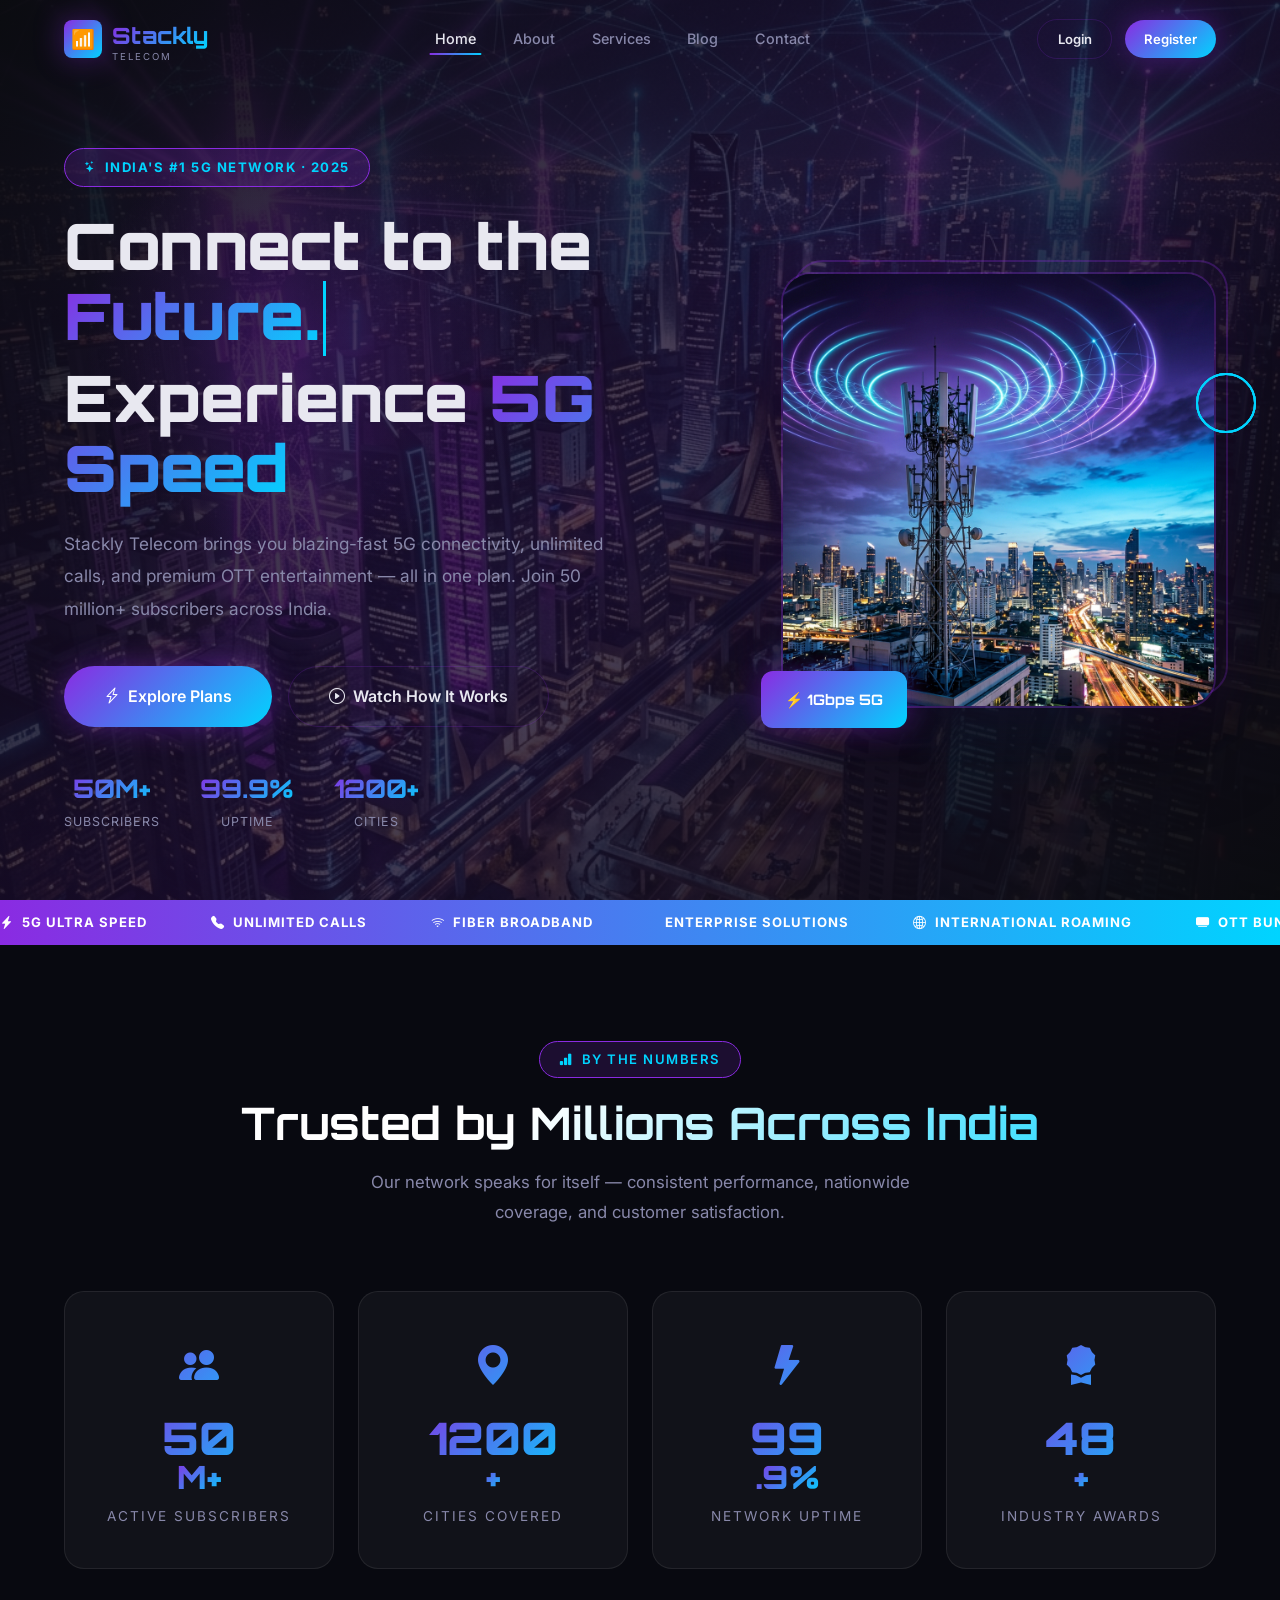
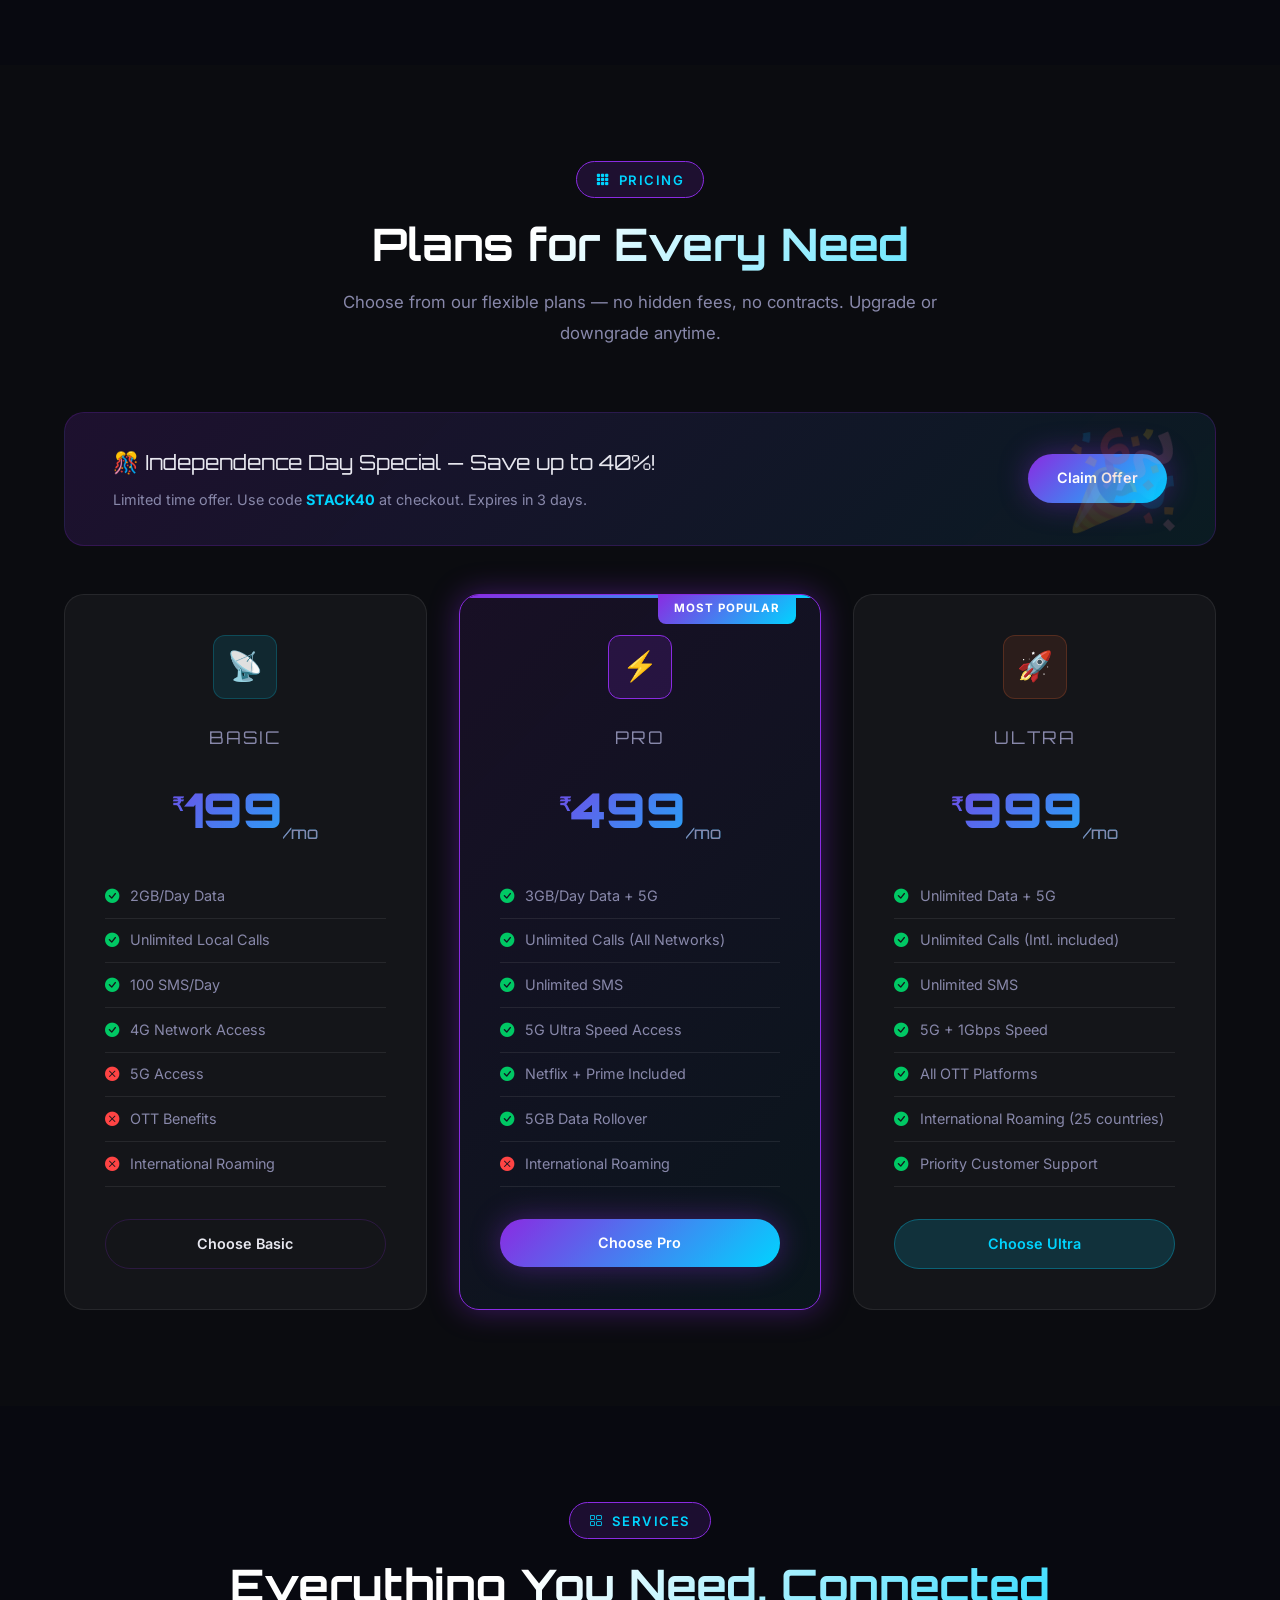
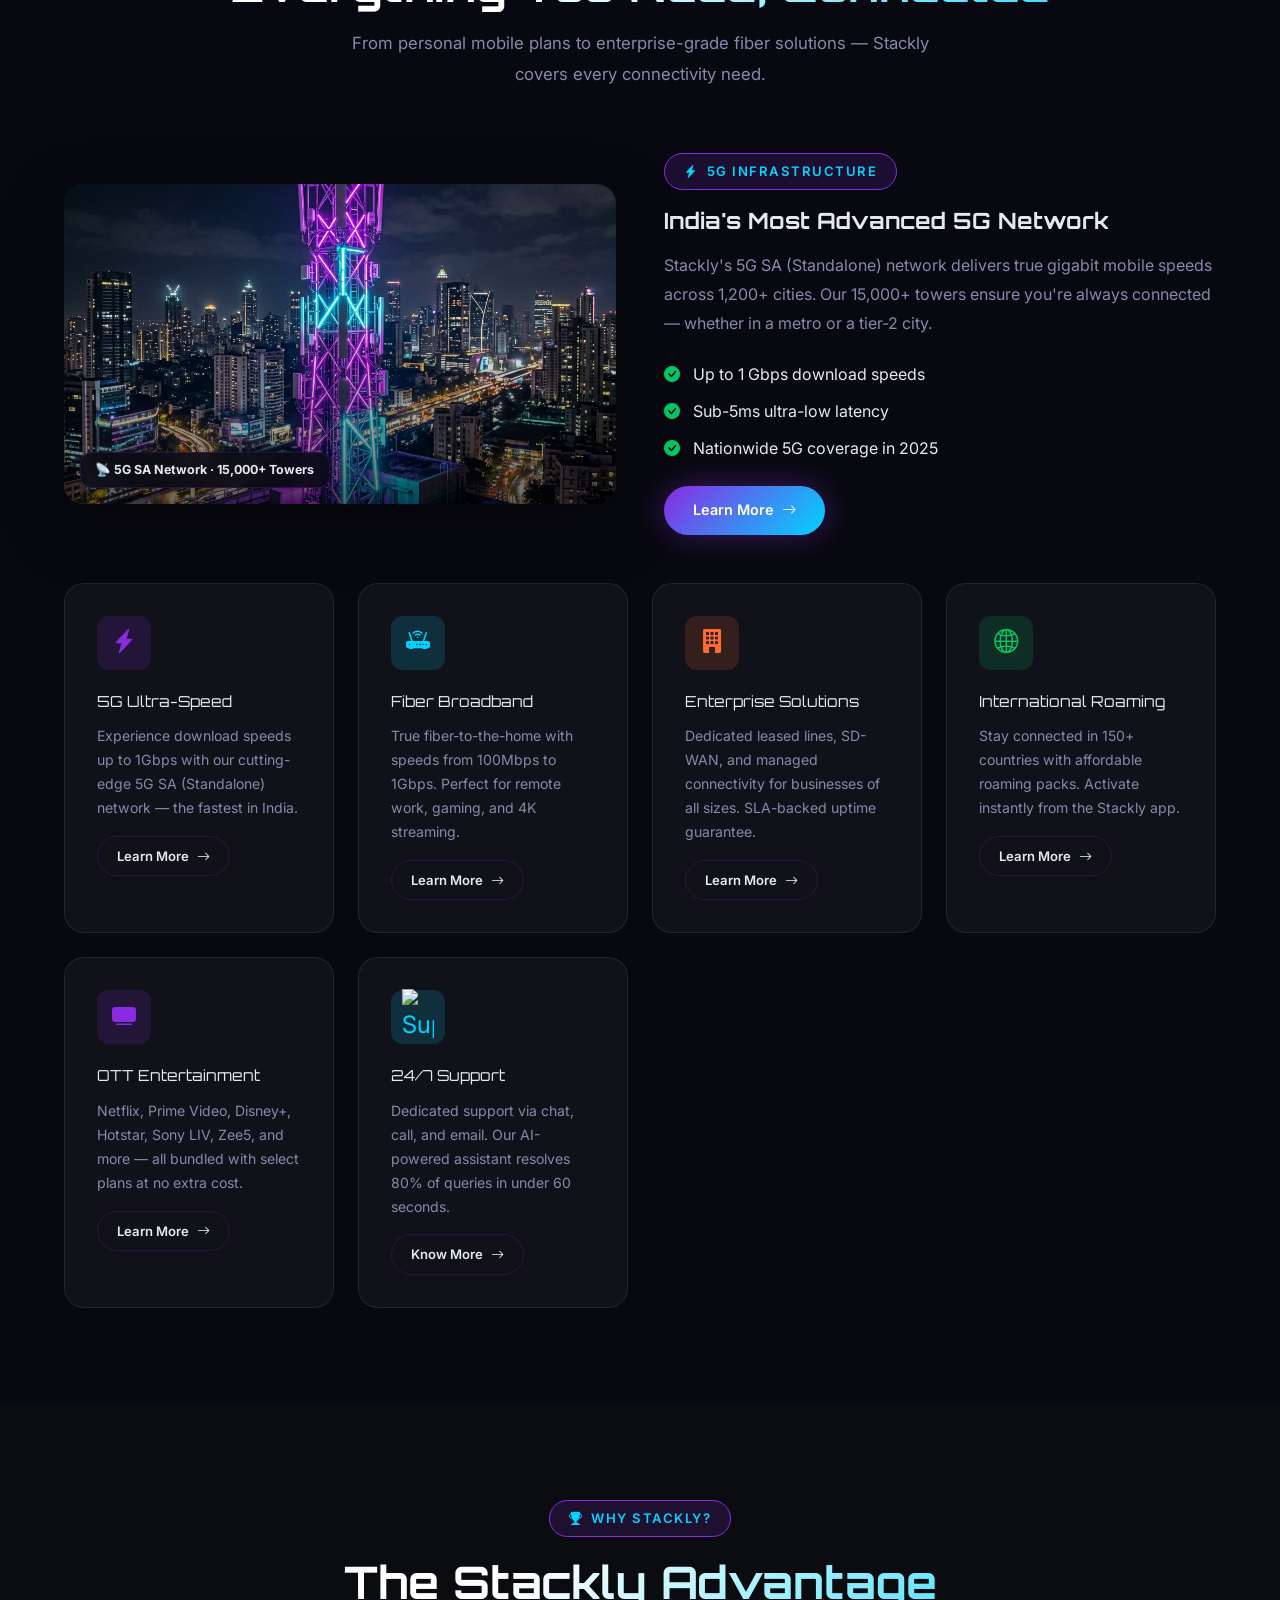
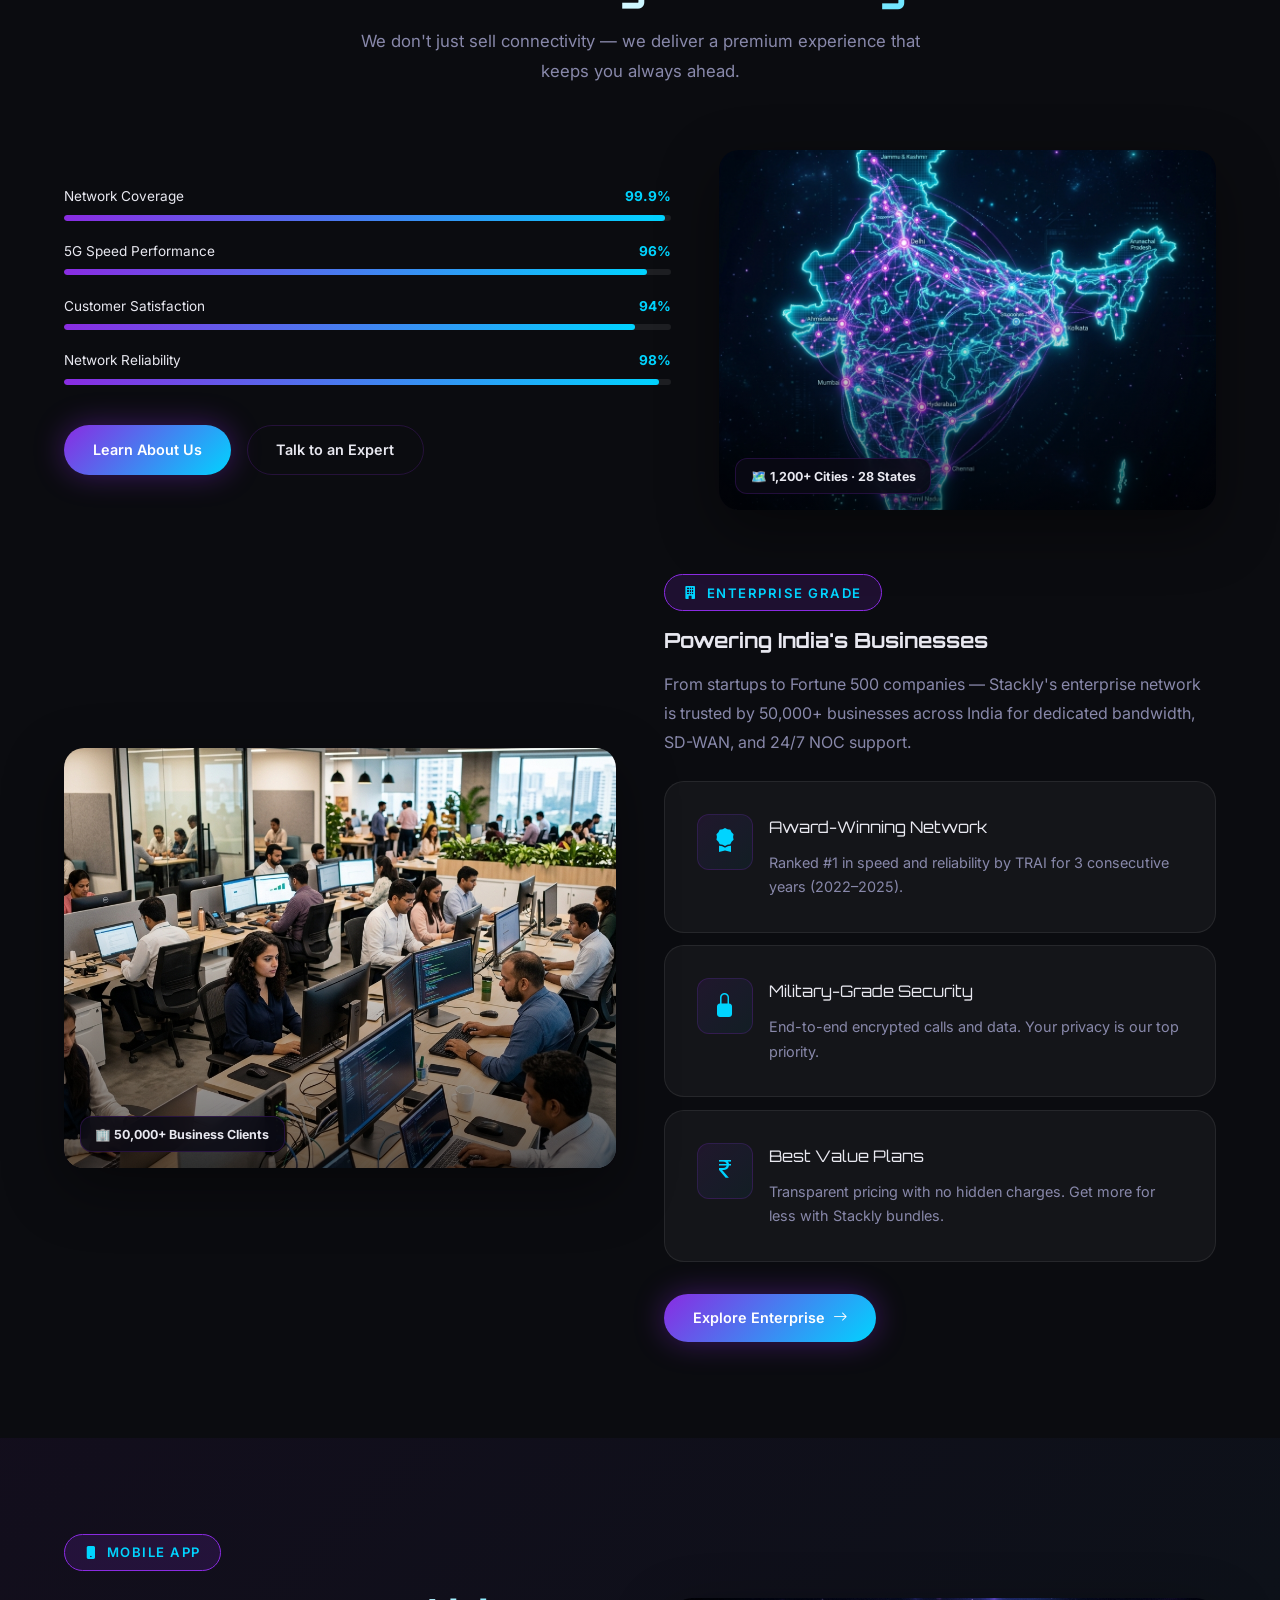
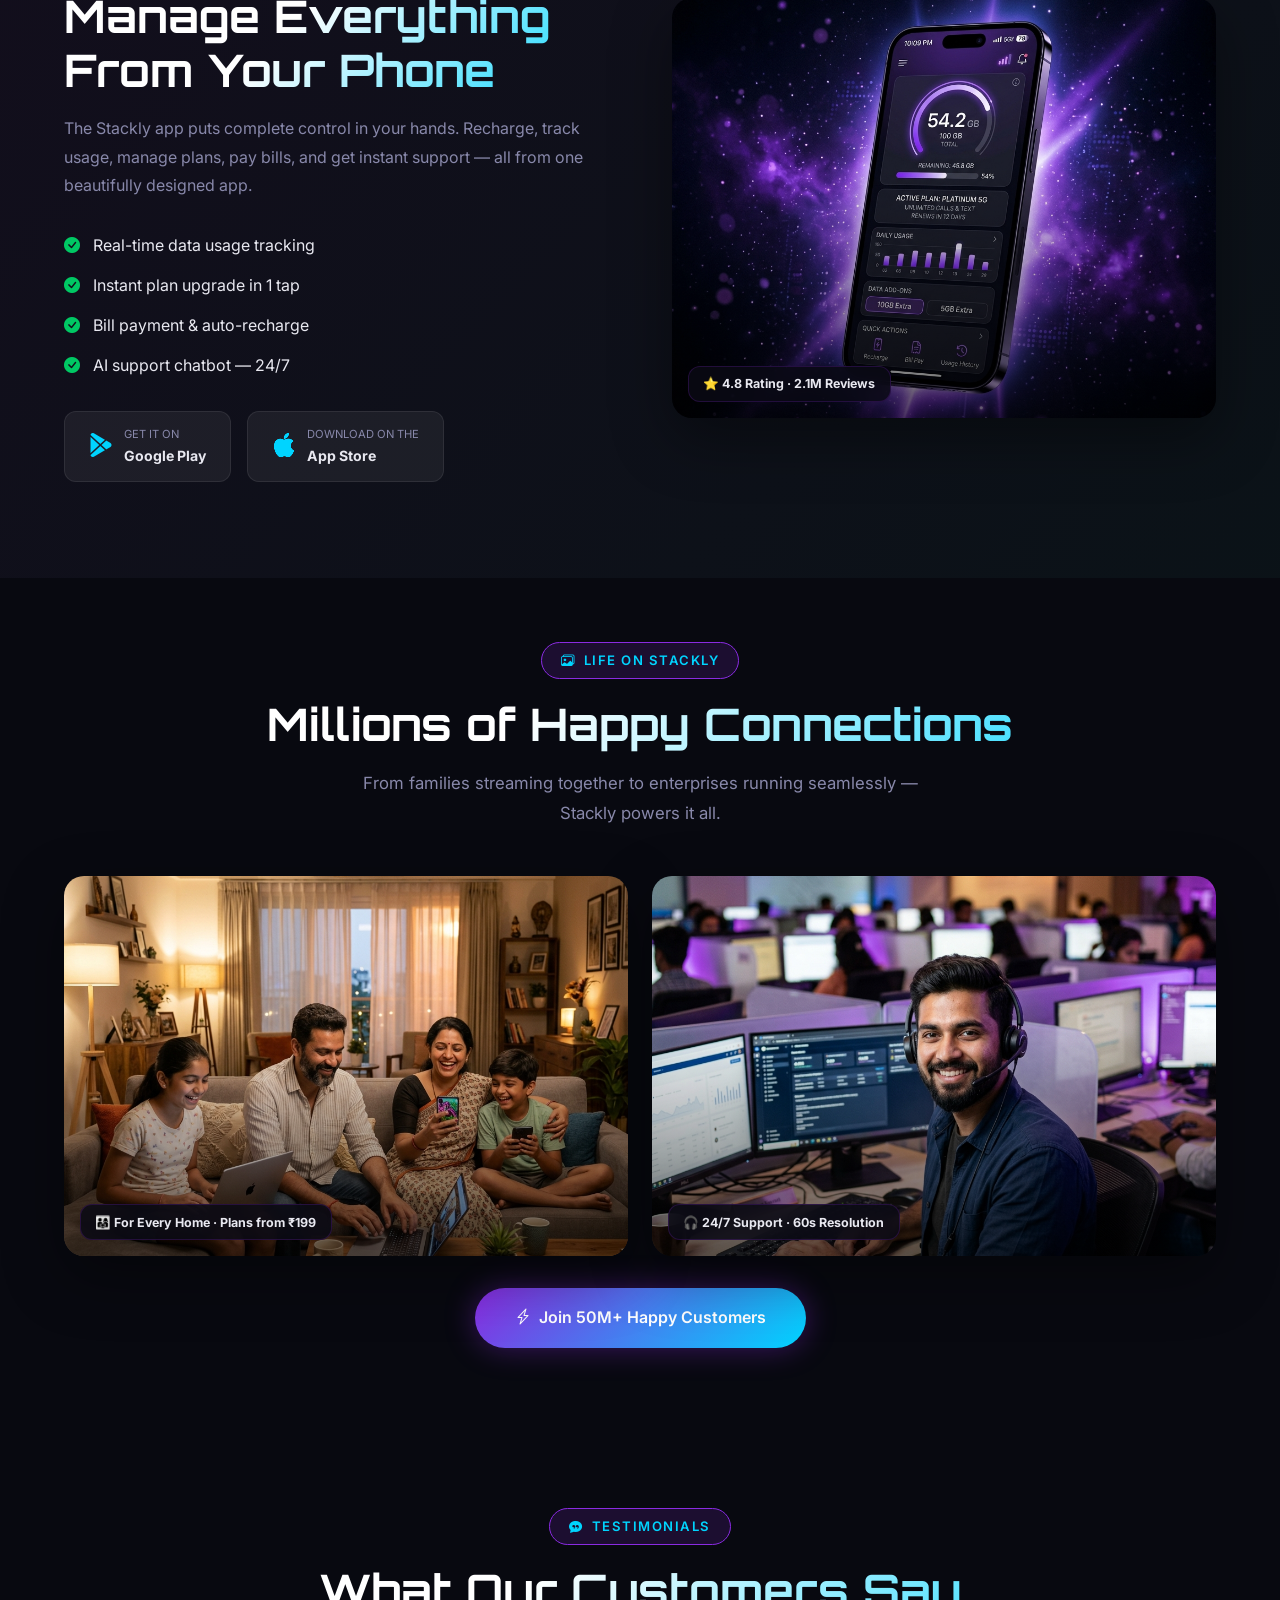
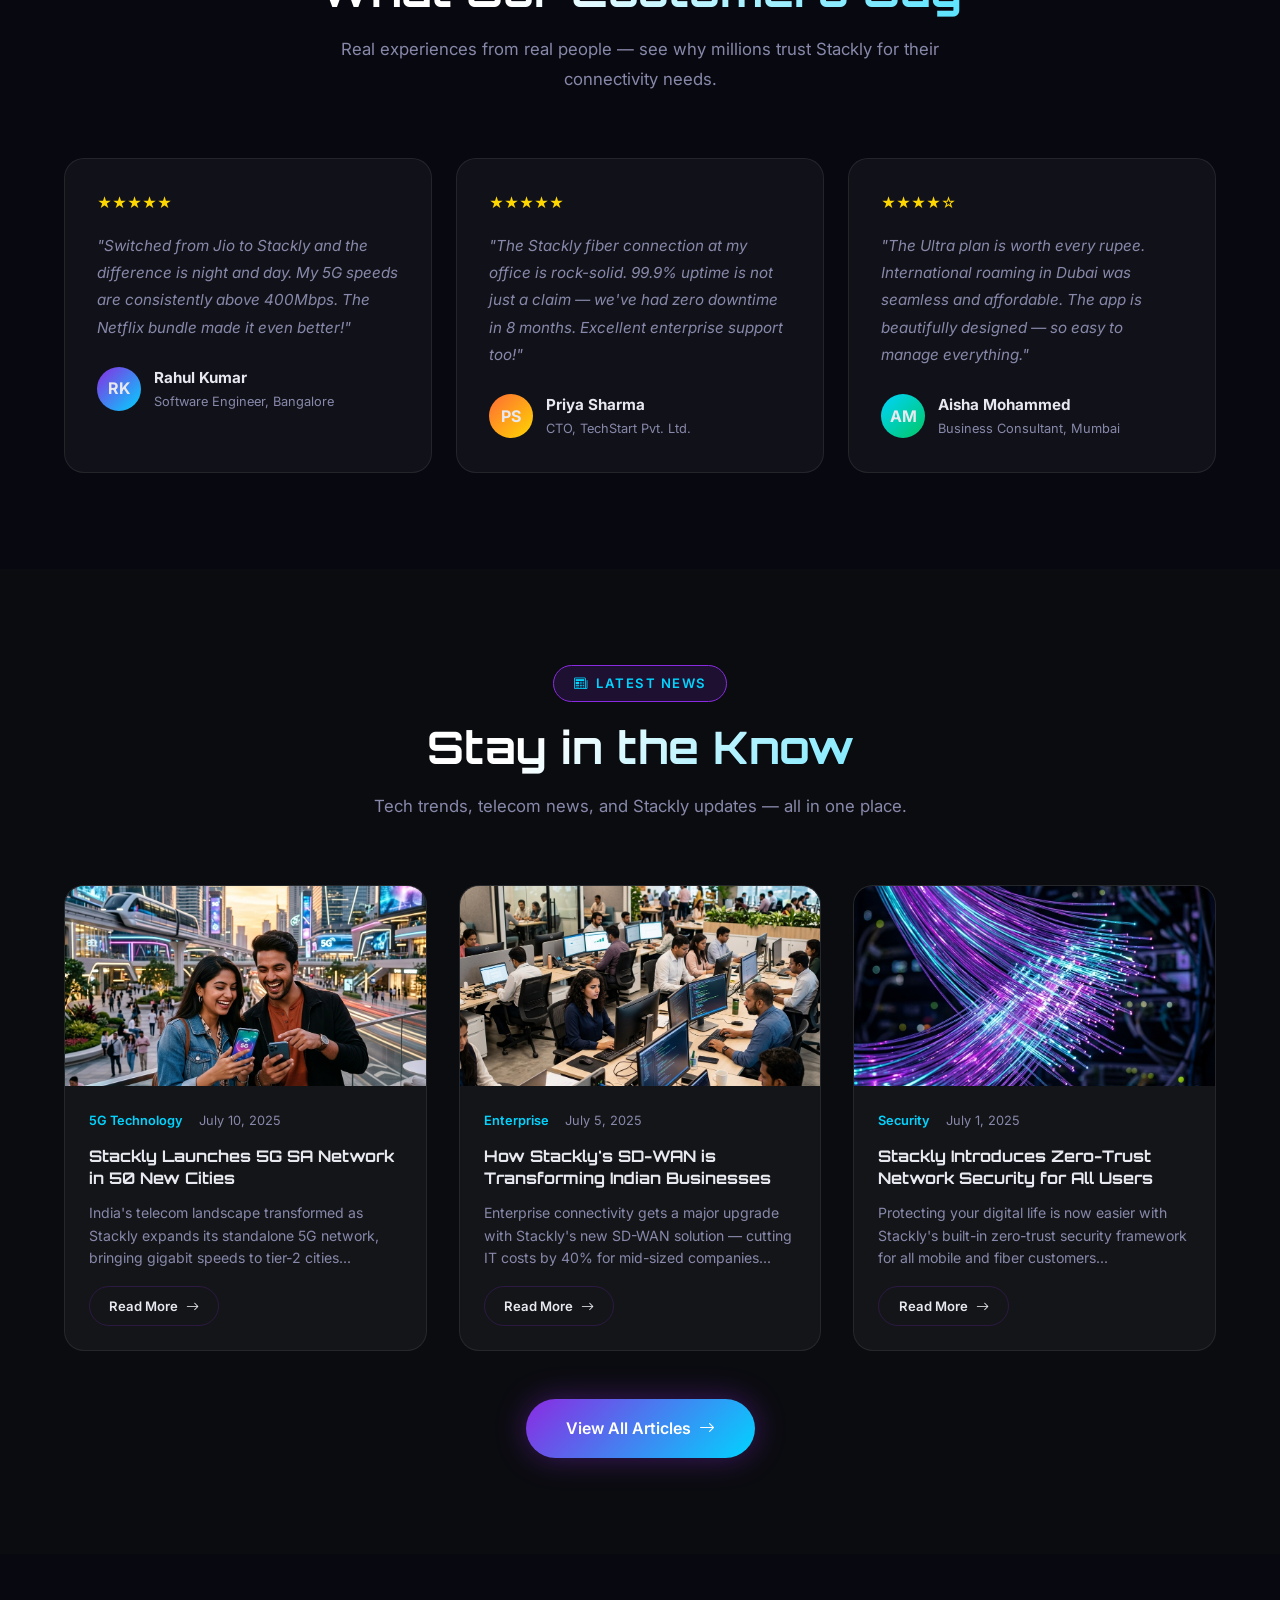
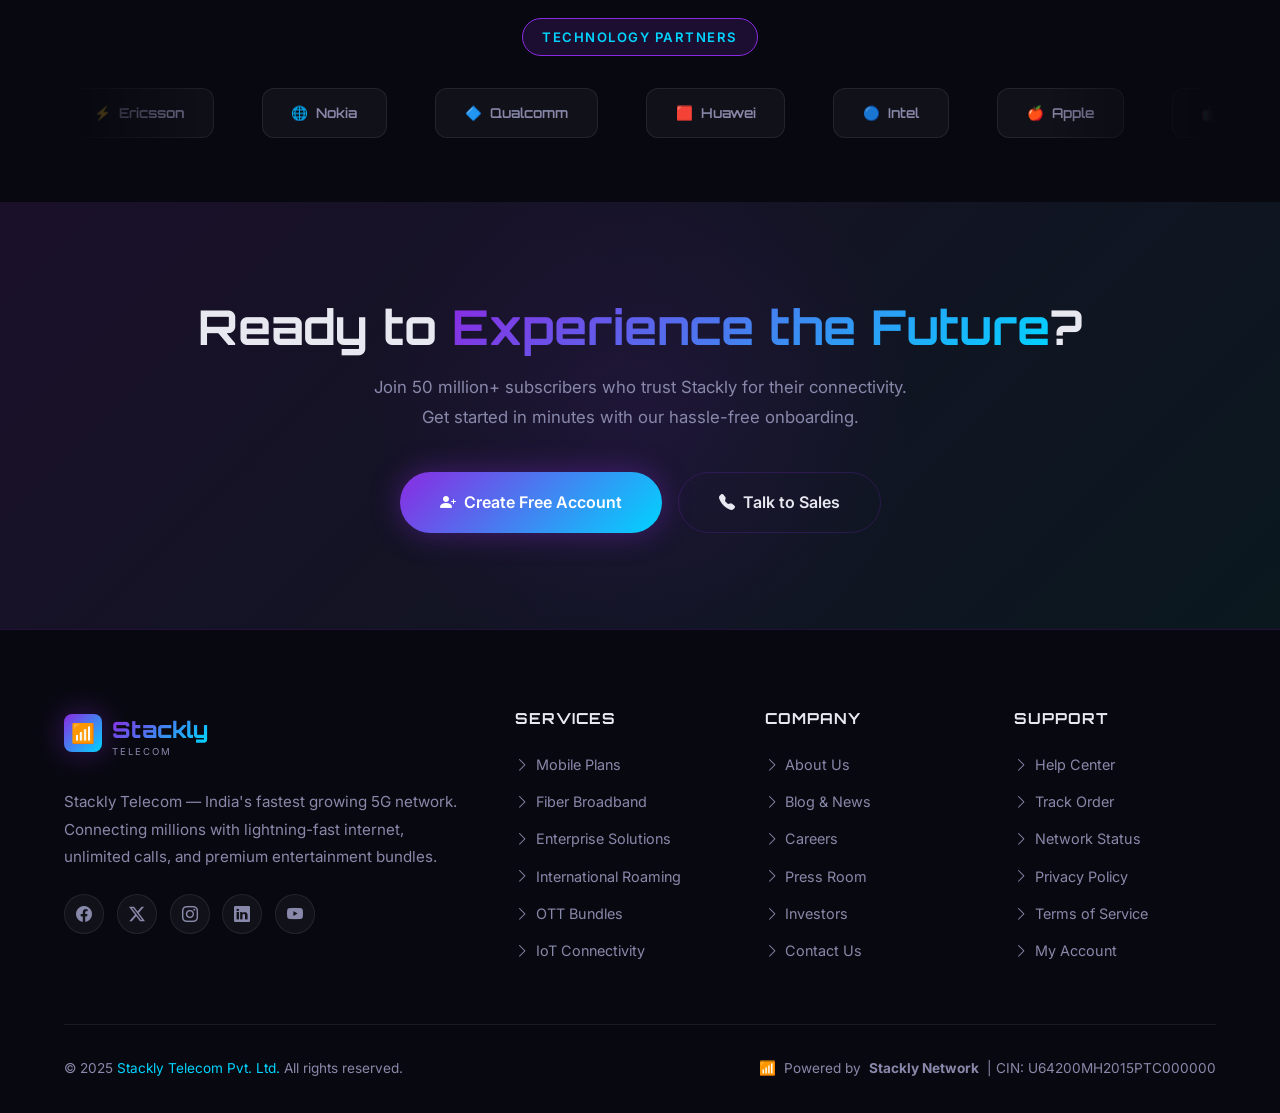
==== commit 344c0a07: "Fix login page icon alignment, update Sign In to Login, and make dashboard logos clickable" ====
--- a/index.html
+++ b/index.html
@@ -378,6 +378,79 @@
     .cta-desc { color: var(--text-muted); max-width: 550px; margin: 0 auto 2.5rem; font-size: 1.05rem; line-height: 1.8; }
     .cta-buttons { display: flex; gap: 1rem; justify-content: center; flex-wrap: wrap; }
 
+
+
+    /* ===== IMAGE STYLES ===== */
+    .section-img {
+      width: 100%;
+      border-radius: var(--radius-lg);
+      object-fit: cover;
+      display: block;
+    }
+    .img-overlay-card {
+      position: relative;
+      border-radius: var(--radius-lg);
+      overflow: hidden;
+      box-shadow: 0 20px 60px rgba(0,0,0,0.4);
+    }
+    .img-overlay-card img {
+      width: 100%; height: 100%;
+      object-fit: cover;
+      display: block;
+      transition: transform 0.5s ease;
+    }
+    .img-overlay-card:hover img { transform: scale(1.04); }
+    .img-overlay-card::after {
+      content: '';
+      position: absolute;
+      inset: 0;
+      background: linear-gradient(to top, rgba(0,0,0,0.6) 0%, transparent 60%);
+    }
+    .img-overlay-badge {
+      position: absolute;
+      bottom: 1rem; left: 1rem;
+      z-index: 2;
+      background: rgba(10,10,20,0.85);
+      backdrop-filter: blur(10px);
+      border: 1px solid var(--border);
+      border-radius: var(--radius);
+      padding: 0.4rem 0.9rem;
+      font-size: 0.78rem;
+      font-weight: 700;
+    }
+    .img-feature-grid {
+      display: grid;
+      grid-template-columns: 1fr 1fr;
+      gap: 3rem;
+      align-items: center;
+    }
+    .img-feature-grid.reverse { direction: rtl; }
+    .img-feature-grid.reverse > * { direction: ltr; }
+    .network-visual-grid {
+      display: grid;
+      grid-template-columns: 1.1fr 0.9fr;
+      gap: 3rem;
+      align-items: center;
+    }
+    .img-section-img {
+      width: 100%;
+      height: 360px;
+      object-fit: cover;
+      border-radius: var(--radius-xl);
+      display: block;
+      box-shadow: 0 20px 60px rgba(0,0,0,0.4), 0 0 0 1px var(--border-light);
+    }
+    .blog-card .blog-img img {
+      width: 100%;
+      height: 200px;
+      object-fit: cover;
+      display: block;
+    }
+    .blog-card .blog-img {
+      display: block;
+      overflow: hidden;
+    }
+
     @media (max-width: 900px) {
       .hero-grid { grid-template-columns: 1fr; text-align: center; }
       .hero-desc { margin: 0 auto 2.5rem; }
@@ -400,77 +473,6 @@
       .blog-card .blog-img img { height: 160px; }
       .img-section-img { height: 220px !important; }
     }
-
-    /* ===== IMAGE STYLES ===== */
-    .section-img {
-      width: 100%;
-      border-radius: var(--radius-lg);
-      object-fit: cover;
-      display: block;
-    }
-    .img-overlay-card {
-      position: relative;
-      border-radius: var(--radius-lg);
-      overflow: hidden;
-      box-shadow: 0 20px 60px rgba(0,0,0,0.4);
-    }
-    .img-overlay-card img {
-      width: 100%; height: 100%;
-      object-fit: cover;
-      display: block;
-      transition: transform 0.5s ease;
-    }
-    .img-overlay-card:hover img { transform: scale(1.04); }
-    .img-overlay-card::after {
-      content: '';
-      position: absolute;
-      inset: 0;
-      background: linear-gradient(to top, rgba(0,0,0,0.6) 0%, transparent 60%);
-    }
-    .img-overlay-badge {
-      position: absolute;
-      bottom: 1rem; left: 1rem;
-      z-index: 2;
-      background: rgba(10,10,20,0.85);
-      backdrop-filter: blur(10px);
-      border: 1px solid var(--border);
-      border-radius: var(--radius);
-      padding: 0.4rem 0.9rem;
-      font-size: 0.78rem;
-      font-weight: 700;
-    }
-    .img-feature-grid {
-      display: grid;
-      grid-template-columns: 1fr 1fr;
-      gap: 3rem;
-      align-items: center;
-    }
-    .img-feature-grid.reverse { direction: rtl; }
-    .img-feature-grid.reverse > * { direction: ltr; }
-    .network-visual-grid {
-      display: grid;
-      grid-template-columns: 1.1fr 0.9fr;
-      gap: 3rem;
-      align-items: center;
-    }
-    .img-section-img {
-      width: 100%;
-      height: 360px;
-      object-fit: cover;
-      border-radius: var(--radius-xl);
-      display: block;
-      box-shadow: 0 20px 60px rgba(0,0,0,0.4), 0 0 0 1px var(--border-light);
-    }
-    .blog-card .blog-img img {
-      width: 100%;
-      height: 200px;
-      object-fit: cover;
-      display: block;
-    }
-    .blog-card .blog-img {
-      display: block;
-      overflow: hidden;
-    }
   </style>
 </head>
 <body>
@@ -493,8 +495,8 @@
       <li><a href="contact.html">Contact</a></li>
     </ul>
     <div class="nav-cta">
-      <a href="login.html" class="btn btn-outline btn-sm">Sign In</a>
-      <a href="register.html" class="btn btn-primary btn-sm">Get Started</a>
+      <a href="login.html" class="btn btn-outline btn-sm">Login</a>
+      <a href="register.html" class="btn btn-primary btn-sm">Register</a>
     </div>
     <button class="nav-hamburger" id="hamburger" aria-label="Toggle menu">
       <span></span><span></span><span></span>
@@ -510,8 +512,8 @@
   <a href="services.html">Services</a>
   <a href="blog.html">Blog</a>
   <a href="contact.html">Contact</a>
-  <a href="login.html" class="btn btn-outline">Sign In</a>
-  <a href="register.html" class="btn btn-primary">Get Started</a>
+  <a href="login.html" class="btn btn-outline">Login</a>
+  <a href="register.html" class="btn btn-primary">Register</a>
 </div>
 
 <!-- ===== SECTION 1: HERO ===== -->
